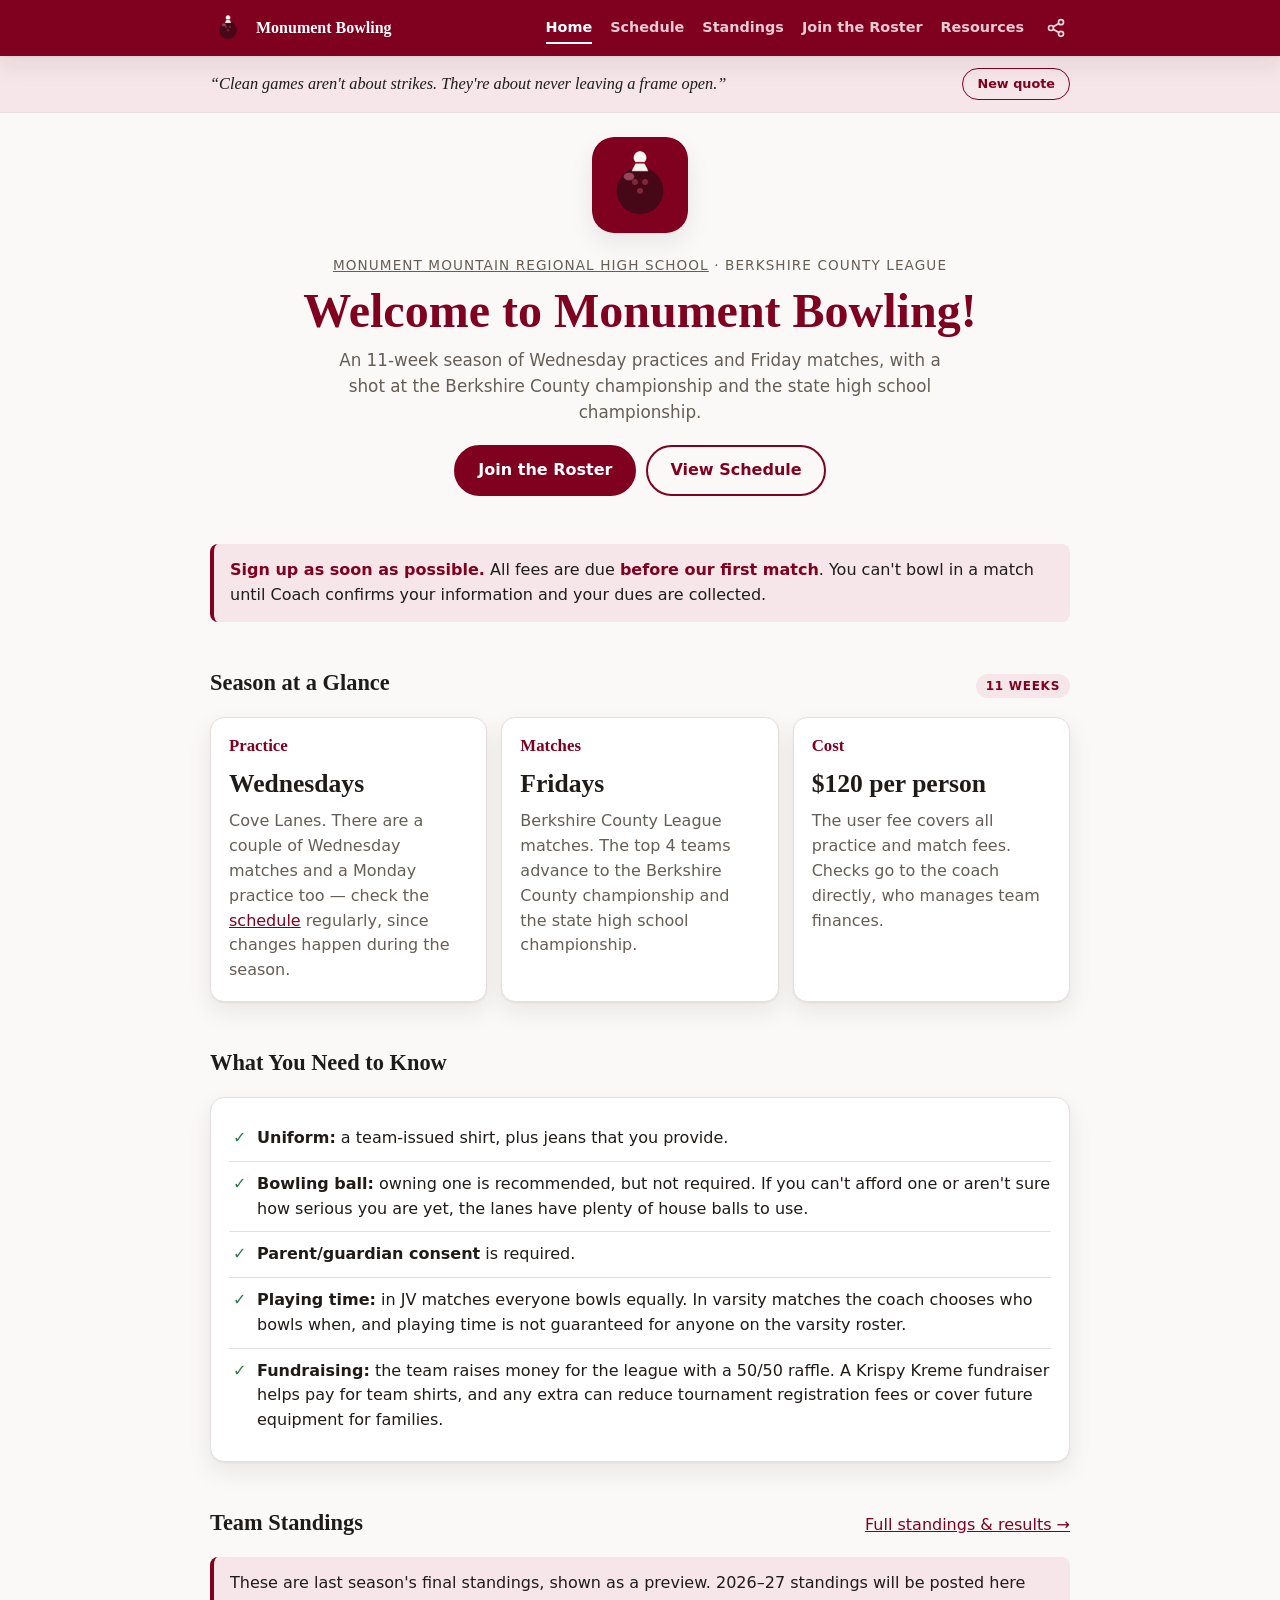
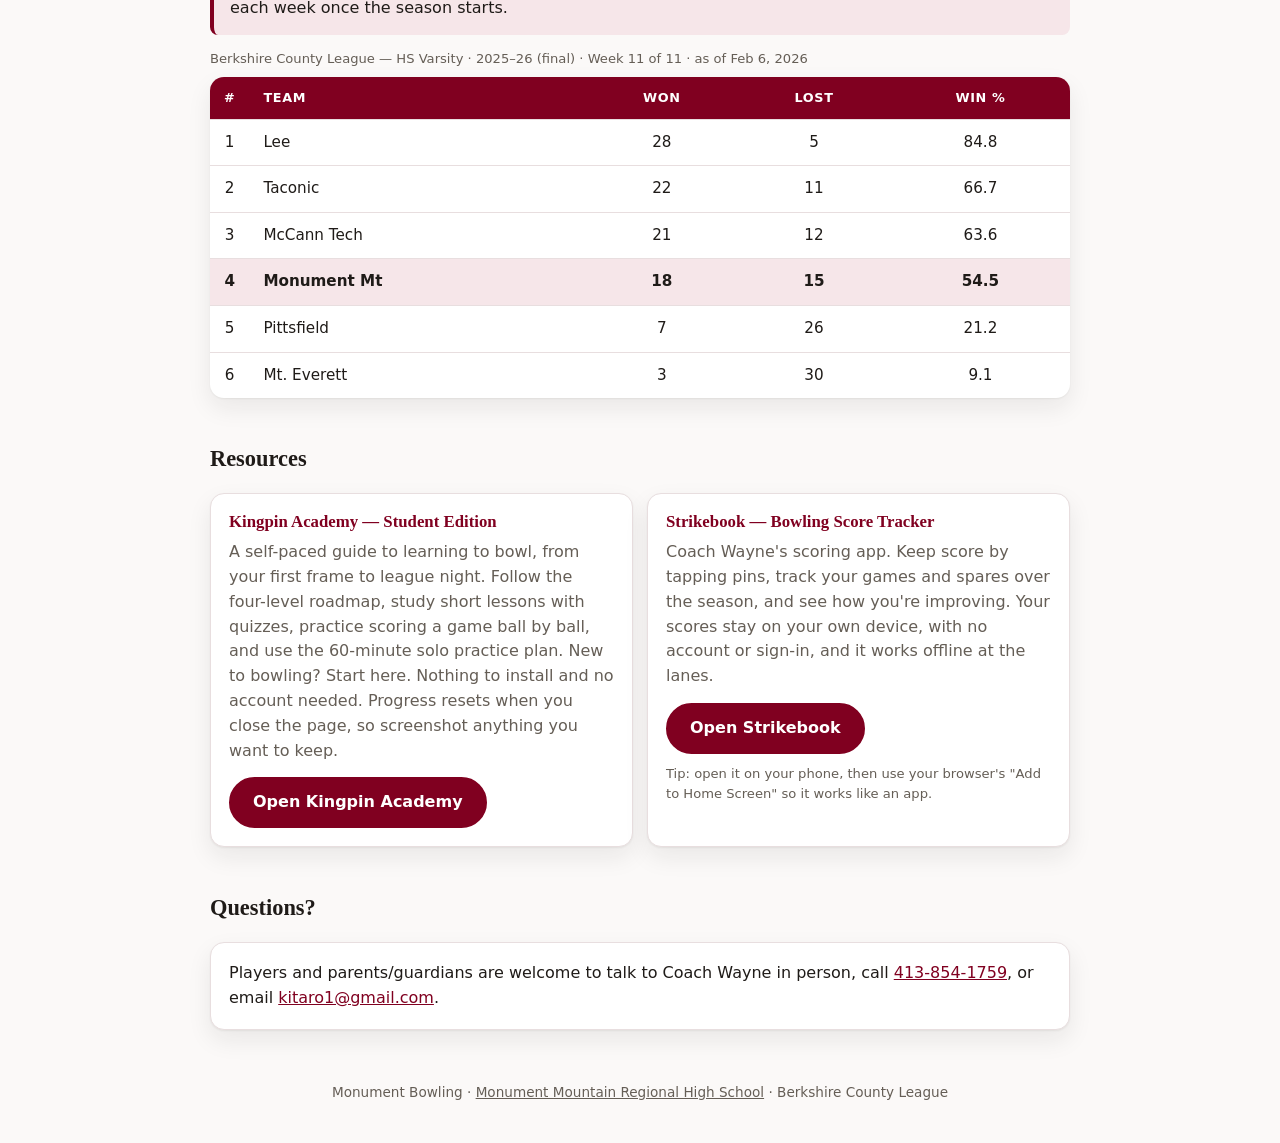
==== index.html @ a395b5d5 "Add team standings page and home section (team data only) Co-Authored-By: Claude Sonnet 5.5 <noreply" ====
<!doctype html>
<html lang="en">
<head>
<meta charset="utf-8">
<meta name="viewport" content="width=device-width, initial-scale=1">
<title>Monument Bowling — Monument Mountain Regional High School</title>
<meta name="description" content="Monument Mountain Regional High School bowling team: season info, schedule, costs, and roster sign-up.">
<link rel="stylesheet" href="assets/style.css?v=8">
<link rel="manifest" href="manifest.webmanifest">
<link rel="icon" href="assets/icons/favicon-32.png" sizes="32x32">
<link rel="apple-touch-icon" href="assets/icons/apple-touch-icon.png">
<meta name="theme-color" content="#800020">
<meta name="apple-mobile-web-app-capable" content="yes">
<meta name="apple-mobile-web-app-title" content="Monument Bowling">
</head>
<body>

<header class="site-nav">
  <div class="wrap">
    <a class="brand" href="index.html"><img src="assets/icons/icon-192.png" alt=""><span>Monument Bowling</span></a>
    <nav class="links">
      <a href="index.html" class="active">Home</a>
      <a href="schedule.html">Schedule</a>
      <a href="standings.html">Standings</a>
      <a href="join.html">Join the Roster</a>
      <a href="index.html#resources">Resources</a>
      <button type="button" class="share-btn" data-share data-share-title="Monument Bowling" data-share-text="Monument Mountain Regional High School bowling — schedule and sign-up." aria-label="Share this page"><svg viewBox="0 0 24 24" fill="none" stroke="currentColor" stroke-width="2" stroke-linecap="round" stroke-linejoin="round"><circle cx="18" cy="5" r="3"/><circle cx="6" cy="12" r="3"/><circle cx="18" cy="19" r="3"/><line x1="8.59" y1="13.51" x2="15.42" y2="17.49"/><line x1="15.41" y1="6.51" x2="8.59" y2="10.49"/></svg></button>
    </nav>
  </div>
</header>

<section class="hero wrap">
  <img class="crest" src="assets/icons/icon-512.png" alt="Monument Bowling logo">
  <div class="tagline"><a href="https://mmrhs.bhrsd.org/" target="_blank" rel="noopener" style="color:inherit;">Monument Mountain Regional High School</a> · Berkshire County League</div>
  <h1>Welcome to Monument Bowling!</h1>
  <p class="lead">An 11-week season of Wednesday practices and Friday matches, with a shot at the Berkshire County championship and the state high school championship.</p>
  <div class="cta-row">
    <a class="btn primary" href="join.html">Join the Roster</a>
    <a class="btn ghost" href="schedule.html">View Schedule</a>
  </div>
</section>

<section class="wrap">
  <div class="notice">
    <strong>Sign up as soon as possible.</strong> All fees are due <strong>before our first match</strong>. You can't bowl in a match until Coach confirms your information and your dues are collected.
  </div>
</section>

<section class="wrap">
  <div class="section-head"><h2>Season at a Glance</h2><span class="tag">11 weeks</span></div>
  <div class="grid">
    <div class="card">
      <h3>Practice</h3>
      <div class="big">Wednesdays</div>
      <p>Cove Lanes. There are a couple of Wednesday matches and a Monday practice too — check the <a href="schedule.html">schedule</a> regularly, since changes happen during the season.</p>
    </div>
    <div class="card">
      <h3>Matches</h3>
      <div class="big">Fridays</div>
      <p>Berkshire County League matches. The top 4 teams advance to the Berkshire County championship and the state high school championship.</p>
    </div>
    <div class="card">
      <h3>Cost</h3>
      <div class="big">$120 per person</div>
      <p>The user fee covers all practice and match fees. Checks go to the coach directly, who manages team finances.</p>
    </div>
  </div>
</section>

<section class="wrap">
  <div class="section-head"><h2>What You Need to Know</h2></div>
  <div class="card">
    <ul class="checklist">
      <li><strong>Uniform:</strong> a team-issued shirt, plus jeans that you provide.</li>
      <li><strong>Bowling ball:</strong> owning one is recommended, but not required. If you can't afford one or aren't sure how serious you are yet, the lanes have plenty of house balls to use.</li>
      <li><strong>Parent/guardian consent</strong> is required.</li>
      <li><strong>Playing time:</strong> in JV matches everyone bowls equally. In varsity matches the coach chooses who bowls when, and playing time is not guaranteed for anyone on the varsity roster.</li>
      <li><strong>Fundraising:</strong> the team raises money for the league with a 50/50 raffle. A Krispy Kreme fundraiser helps pay for team shirts, and any extra can reduce tournament registration fees or cover future equipment for families.</li>
    </ul>
  </div>
</section>

<section class="wrap" id="standings">
  <div class="section-head"><h2>Team Standings</h2><a href="standings.html">Full standings &amp; results &rarr;</a></div>
  <div data-standings data-compact></div>
</section>

<section class="wrap" id="resources">
  <div class="section-head"><h2>Resources</h2></div>
  <div class="grid">
    <div class="card">
      <h3>Kingpin Academy — Student Edition</h3>
      <p>A self-paced guide to learning to bowl, from your first frame to league night. Follow the four-level roadmap, study short lessons with quizzes, practice scoring a game ball by ball, and use the 60-minute solo practice plan. New to bowling? Start here. Nothing to install and no account needed. Progress resets when you close the page, so screenshot anything you want to keep.</p>
      <p style="margin-top:14px;"><a class="btn primary" href="https://cartoticus.github.io/KingpinAcademy/" target="_blank" rel="noopener">Open Kingpin Academy</a></p>
    </div>
    <div class="card">
      <h3>Strikebook — Bowling Score Tracker</h3>
      <p>Coach Wayne's scoring app. Keep score by tapping pins, track your games and spares over the season, and see how you're improving. Your scores stay on your own device, with no account or sign-in, and it works offline at the lanes.</p>
      <p style="margin-top:14px;"><a class="btn primary" href="https://cartoticus.github.io/strikebook/" target="_blank" rel="noopener">Open Strikebook</a></p>
      <p class="hint" style="margin-top:10px;">Tip: open it on your phone, then use your browser's "Add to Home Screen" so it works like an app.</p>
    </div>
  </div>
</section>

<section class="wrap">
  <div class="section-head"><h2>Questions?</h2></div>
  <div class="card">
    <p style="margin:0;color:var(--ink);">Players and parents/guardians are welcome to talk to Coach Wayne in person, call <a href="tel:+14138541759">413-854-1759</a>, or email <a href="mailto:kitaro1@gmail.com">kitaro1@gmail.com</a>.</p>
  </div>
</section>

<footer class="site-footer">Monument Bowling · <a href="https://mmrhs.bhrsd.org/" target="_blank" rel="noopener">Monument Mountain Regional High School</a> · Berkshire County League</footer>

<script>
  if ('serviceWorker' in navigator) {
    window.addEventListener('load', function () { navigator.serviceWorker.register('sw.js').catch(function () {}); });
  }
</script>
<script src="assets/standings.js"></script>
<script src="assets/standings-view.js" defer></script>
<script src="assets/share.js" defer></script>
<script src="assets/quote.js" defer></script>
</body>
</html>
---- assets/style.css ----
/* Monument Bowling — shared site styles (no external dependencies) */

:root {
  --bg: #FBF9F8;
  --card: #FFFFFF;
  --red: #800020;
  --red-2: #5E0017;
  --red-tint: #F6E6E9;
  --ink: #1F1B18;
  --ink-soft: #655E56;
  --line: #E8DEDF;
  --good: #2F7A4B;
  --bad: #B3321F;
  --nav: #800020;
  --shadow: 0 1px 2px rgba(31,27,24,.06), 0 10px 24px rgba(31,27,24,.08);
}
@media (prefers-color-scheme: dark) {
  :root {
    --bg: #151112;
    --card: #211A1C;
    --red: #E0687F;
    --red-2: #C44B63;
    --red-tint: #3A1A21;
    --ink: #F1EBE2;
    --ink-soft: #B3AA9D;
    --line: #3C3135;
    --good: #6CC08A;
    --bad: #F08A78;
    --nav: #5E0017;
    --shadow: 0 1px 2px rgba(0,0,0,.4), 0 12px 28px rgba(0,0,0,.45);
  }
}

* { box-sizing: border-box; }
html, body { margin: 0; padding: 0; }
body {
  background: var(--bg);
  color: var(--ink);
  font-family: system-ui, -apple-system, "Segoe UI", Roboto, sans-serif;
  line-height: 1.55;
}
img { max-width: 100%; }
h1, h2, h3 { font-family: Georgia, "Times New Roman", serif; margin: 0 0 8px; line-height: 1.2; text-wrap: balance; }
h1 { font-size: clamp(2rem, 6vw, 3rem); color: var(--red); }
h2 { font-size: 1.4rem; }
h3 { font-size: 1.05rem; }
a { color: var(--red); }
.wrap { max-width: 900px; margin-inline: auto; padding-inline: 20px; }
section.wrap { padding-block: 24px; }

/* Nav */
header.site-nav { background: var(--nav); color: #fff; position: sticky; top: 0; z-index: 10; box-shadow: var(--shadow); }
header.site-nav .wrap { display: flex; align-items: center; justify-content: space-between; gap: 16px; padding-block: 10px; flex-wrap: wrap; }
.brand { display: flex; align-items: center; gap: 10px; text-decoration: none; color: #fff; font-family: Georgia, serif; font-weight: 700; }
.brand img { width: 36px; height: 36px; border-radius: 8px; }
nav.links { display: flex; align-items: center; gap: 8px 18px; flex-wrap: wrap; }
nav.links a { color: #fff; text-decoration: none; font-size: .9rem; font-weight: 600; opacity: .8; padding-block: 4px; border-bottom: 2px solid transparent; }
nav.links a:hover, nav.links a.active { opacity: 1; border-bottom-color: #fff; }
.share-btn { background: none; border: 0; color: #fff; cursor: pointer; padding: 4px; opacity: .85; }
.share-btn:hover { opacity: 1; }
.share-btn svg { width: 20px; height: 20px; display: block; }

/* Hero */
.hero { text-align: center; padding-block: 44px 16px; }
.hero img.crest { width: 96px; height: 96px; border-radius: 22px; box-shadow: var(--shadow); }
.tagline { color: var(--ink-soft); font-size: .85rem; letter-spacing: .08em; text-transform: uppercase; margin: 14px 0 6px; }
.lead { color: var(--ink-soft); max-width: 60ch; margin: 8px auto 20px; font-size: 1.05rem; }

/* Buttons */
.cta-row { display: flex; gap: 10px; justify-content: center; flex-wrap: wrap; }
.btn { display: inline-block; font: inherit; font-weight: 700; text-decoration: none; padding: 11px 22px; border-radius: 999px; border: 2px solid var(--red); cursor: pointer; }
.btn.primary { background: var(--red); color: #fff; }
.btn.primary:hover { background: var(--red-2); border-color: var(--red-2); }
.btn.ghost { background: transparent; color: var(--red); }
.btn.ghost:hover { background: var(--red-tint); }

/* Cards */
.grid { display: grid; gap: 14px; grid-template-columns: repeat(auto-fit, minmax(240px, 1fr)); }
.card { background: var(--card); border: 1px solid var(--line); border-radius: 14px; padding: 18px; box-shadow: var(--shadow); }
.card h3 { color: var(--red); }
.card p { margin: 6px 0 0; color: var(--ink-soft); }
.card .big { font-family: Georgia, serif; font-size: 1.6rem; font-weight: 700; color: var(--ink); }

.section-head { display: flex; align-items: baseline; justify-content: space-between; gap: 12px; margin-bottom: 12px; flex-wrap: wrap; }
.tag { font-size: .75rem; font-weight: 700; letter-spacing: .06em; text-transform: uppercase; background: var(--red-tint); color: var(--red); padding: 3px 10px; border-radius: 999px; }

ul.checklist { list-style: none; padding: 0; margin: 0; }
ul.checklist li { padding: 10px 0 10px 28px; border-bottom: 1px solid var(--line); position: relative; }
ul.checklist li:last-child { border-bottom: 0; }
ul.checklist li::before { content: "✓"; position: absolute; left: 4px; color: var(--good); font-weight: 700; }

.notice { background: var(--red-tint); border-left: 4px solid var(--red); padding: 14px 16px; border-radius: 8px; }
.notice strong { color: var(--red); }

/* Schedule */
table.schedule { width: 100%; border-collapse: collapse; background: var(--card); border-radius: 14px; overflow: hidden; box-shadow: var(--shadow); }
table.schedule th, table.schedule td { padding: 11px 14px; text-align: left; border-bottom: 1px solid var(--line); font-size: .95rem; }
table.schedule th { background: var(--nav); color: #fff; font-size: .8rem; letter-spacing: .05em; text-transform: uppercase; }
table.schedule tr:last-child td { border-bottom: 0; }
table.schedule tr.past { opacity: .5; }
table.schedule tr.next td { background: var(--red-tint); font-weight: 600; }
.kind { display: inline-block; font-size: .72rem; font-weight: 700; padding: 2px 8px; border-radius: 999px; text-transform: uppercase; letter-spacing: .04em; }
.kind.practice { background: #E7EEF7; color: #24476F; }
.kind.match { background: var(--red-tint); color: var(--red); }
.kind.event { background: #EAF3EA; color: #2F6B3F; }
@media (prefers-color-scheme: dark) {
  .kind.practice { background: #1E2B3B; color: #9DC0E8; }
  .kind.event { background: #1F3223; color: #8FD3A0; }
}
@media (max-width: 560px) {
  table.schedule:not(.standings):not(.results) th:nth-child(4), table.schedule:not(.standings):not(.results) td:nth-child(4) { display: none; }
  table.standings .opt { display: none; }
}

/* Form */
.join-form { background: var(--card); border: 1px solid var(--line); border-radius: 14px; padding: 22px; box-shadow: var(--shadow); max-width: 640px; }
.join-form fieldset { border: 0; padding: 0; margin: 0 0 18px; }
.join-form legend { font-family: Georgia, serif; font-weight: 700; color: var(--red); margin-bottom: 8px; padding: 0; }
.field { margin-bottom: 14px; }
.field label { display: block; font-weight: 600; margin-bottom: 4px; }
.field input[type=text], .field input[type=email], .field input[type=tel], .field select, .field textarea {
  width: 100%; font: inherit; padding: 10px 12px; border: 1.5px solid var(--line); border-radius: 8px; background: var(--bg); color: var(--ink);
}
.field input:focus, .field select:focus, .field textarea:focus { outline: 2px solid var(--red); border-color: var(--red); }
.hint { display: block; font-size: .82rem; color: var(--ink-soft); margin-top: 3px; }
.check { display: flex; gap: 10px; align-items: flex-start; margin-bottom: 12px; }
.check input { margin-top: 5px; width: 18px; height: 18px; flex: none; accent-color: var(--red); }
.row-2 { display: grid; gap: 14px; grid-template-columns: 1fr 1fr; }
@media (max-width: 520px) { .row-2 { grid-template-columns: 1fr; } }
.submit-row { display: flex; align-items: center; gap: 14px; flex-wrap: wrap; }
#form-status.ok { color: var(--good); font-weight: 600; }
#form-status.err { color: var(--bad); font-weight: 600; }
.hp { position: absolute; left: -9999px; }

footer.site-footer { text-align: center; color: var(--ink-soft); font-size: .85rem; padding: 28px 20px 40px; }

.share-toast { position: fixed; left: 50%; bottom: 28px; transform: translate(-50%, 20px); background: var(--nav); color: #fff; padding: 10px 18px; border-radius: 999px; opacity: 0; transition: all .25s; z-index: 50; }
.share-toast.show { opacity: 1; transform: translate(-50%, 0); }

footer.site-footer a { color: var(--ink-soft); }

/* Quote banner */
.quote-banner { background: var(--red-tint); border-bottom: 1px solid var(--line); }
.quote-inner { display: flex; align-items: center; justify-content: space-between; gap: 16px; padding-block: 12px; }
.quote-text { margin: 0; font-family: Georgia, "Times New Roman", serif; font-style: italic; color: var(--ink); font-size: 1.02rem; line-height: 1.4; }
.quote-btn { flex: none; font: inherit; font-size: .8rem; font-weight: 700; color: var(--red); background: transparent; border: 1.5px solid var(--red); border-radius: 999px; padding: 5px 14px; cursor: pointer; }
.quote-btn:hover { background: var(--card); }
@media (max-width: 520px) { .quote-inner { flex-direction: column; align-items: flex-start; gap: 8px; } }

/* Standings */
table.standings td:not(:nth-child(2)), table.standings th:not(:nth-child(2)) { text-align: center; }
table.standings td:first-child, table.standings th:first-child { width: 2.5em; }
table.results td:not(:first-child), table.results th:not(:first-child) { text-align: center; white-space: nowrap; }
.standings-more { margin-top: 12px; }
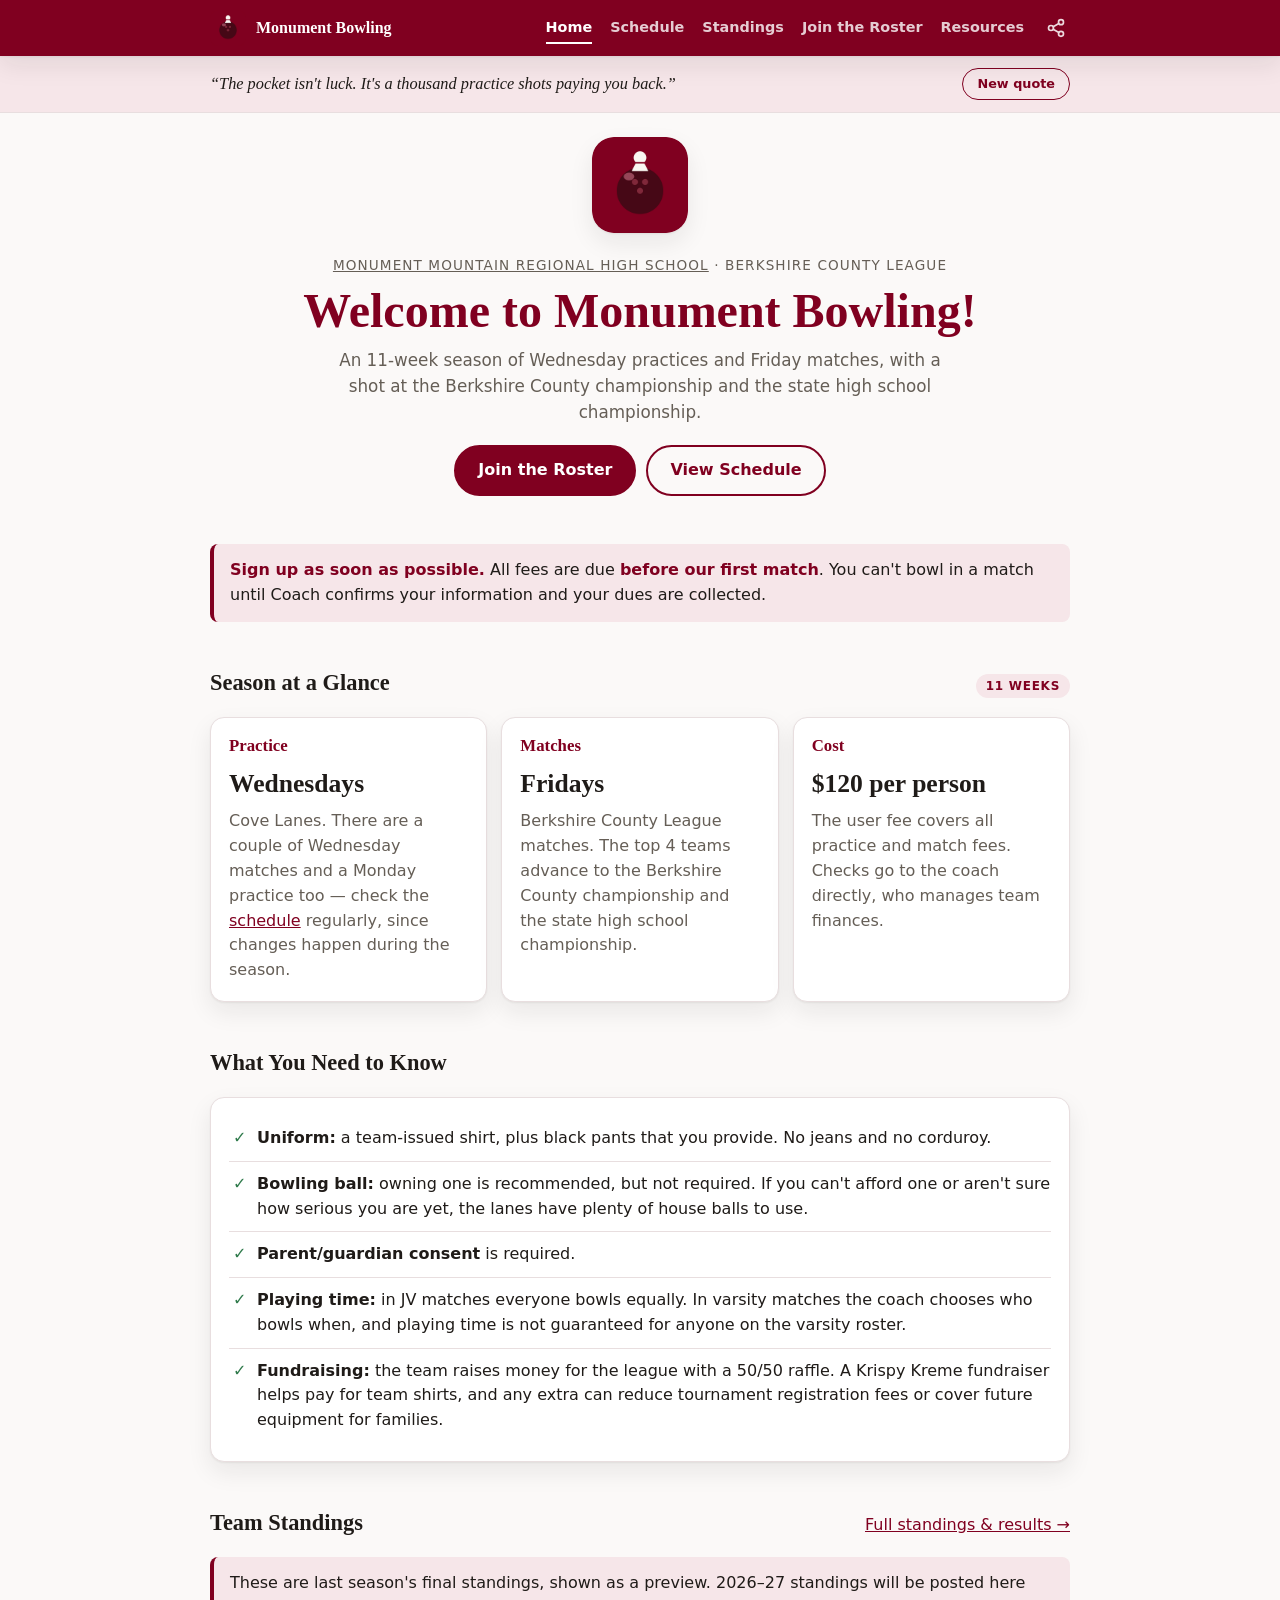
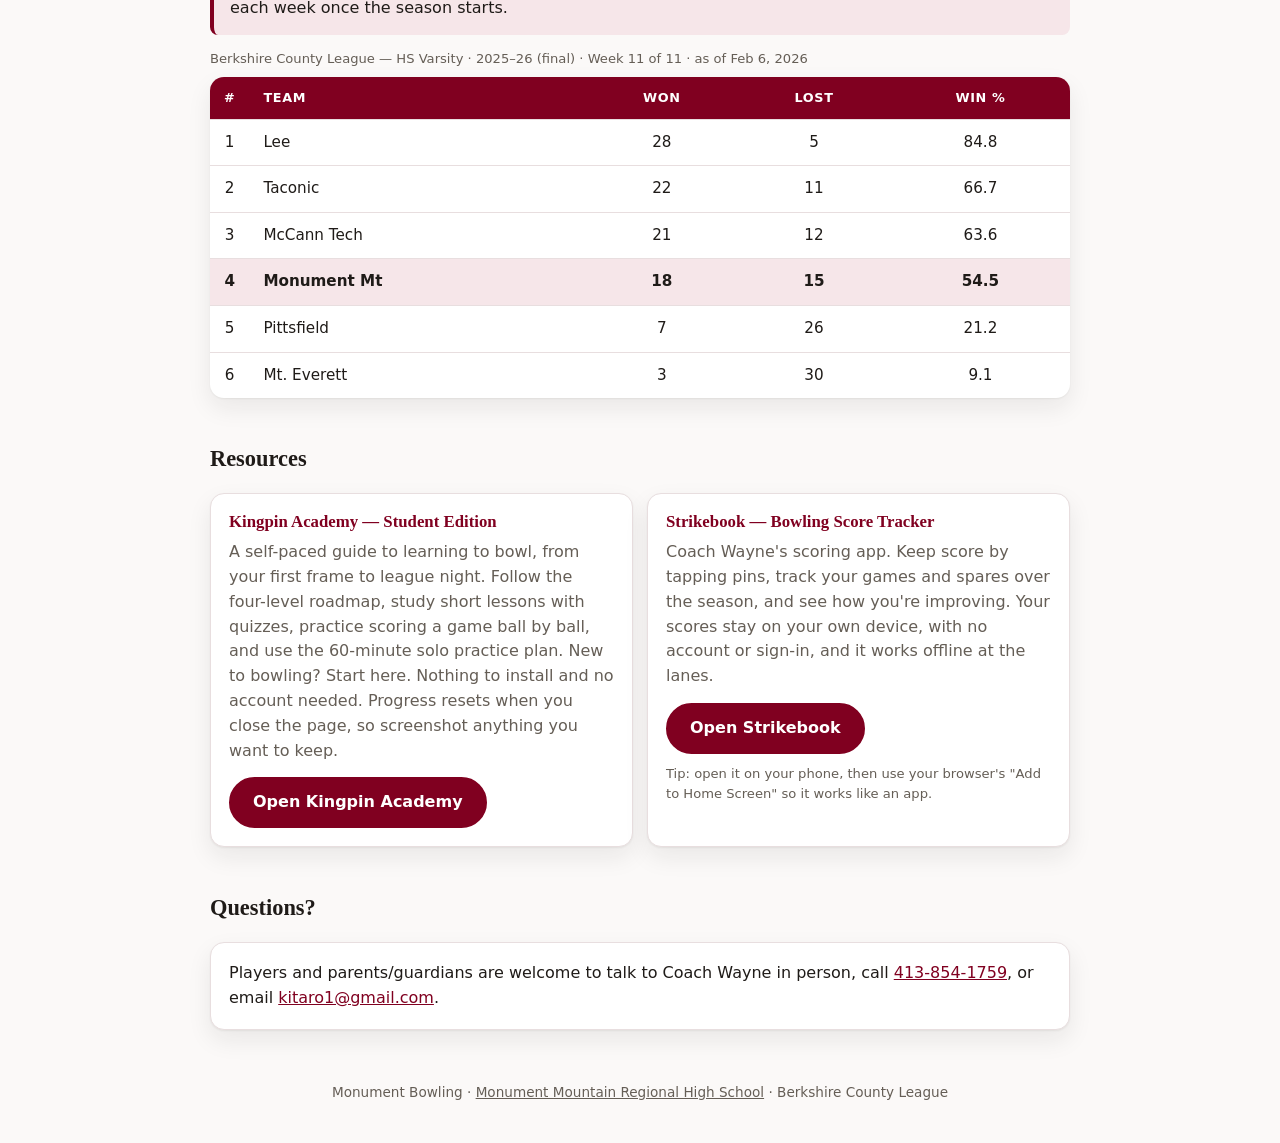
==== commit b2b30c38: "Update uniform: black pants, no jeans or corduroy Co-Authored-By: Claude Sonnet 5.5 <noreply@anthrop" ====
--- a/index.html
+++ b/index.html
@@ -71,7 +71,7 @@
   <div class="section-head"><h2>What You Need to Know</h2></div>
   <div class="card">
     <ul class="checklist">
-      <li><strong>Uniform:</strong> a team-issued shirt, plus jeans that you provide.</li>
+      <li><strong>Uniform:</strong> a team-issued shirt, plus black pants that you provide. No jeans and no corduroy.</li>
       <li><strong>Bowling ball:</strong> owning one is recommended, but not required. If you can't afford one or aren't sure how serious you are yet, the lanes have plenty of house balls to use.</li>
       <li><strong>Parent/guardian consent</strong> is required.</li>
       <li><strong>Playing time:</strong> in JV matches everyone bowls equally. In varsity matches the coach chooses who bowls when, and playing time is not guaranteed for anyone on the varsity roster.</li>
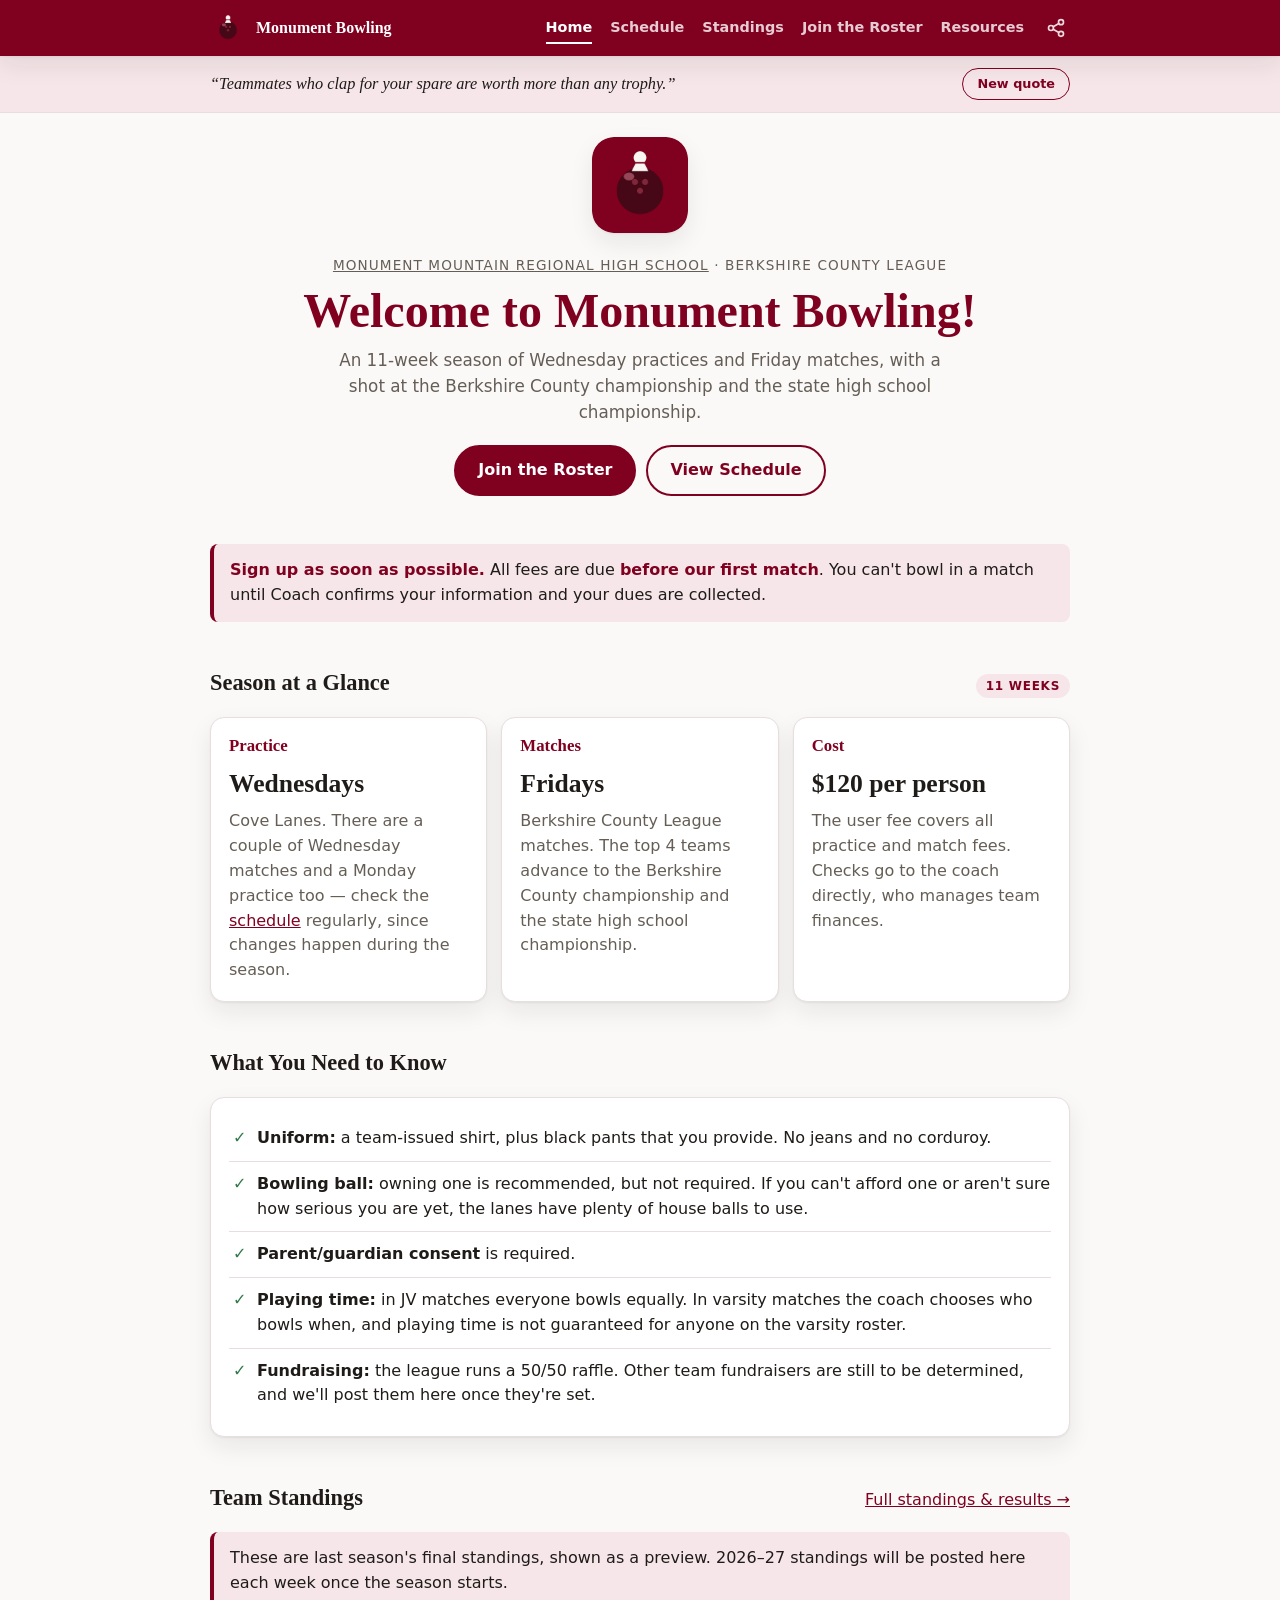
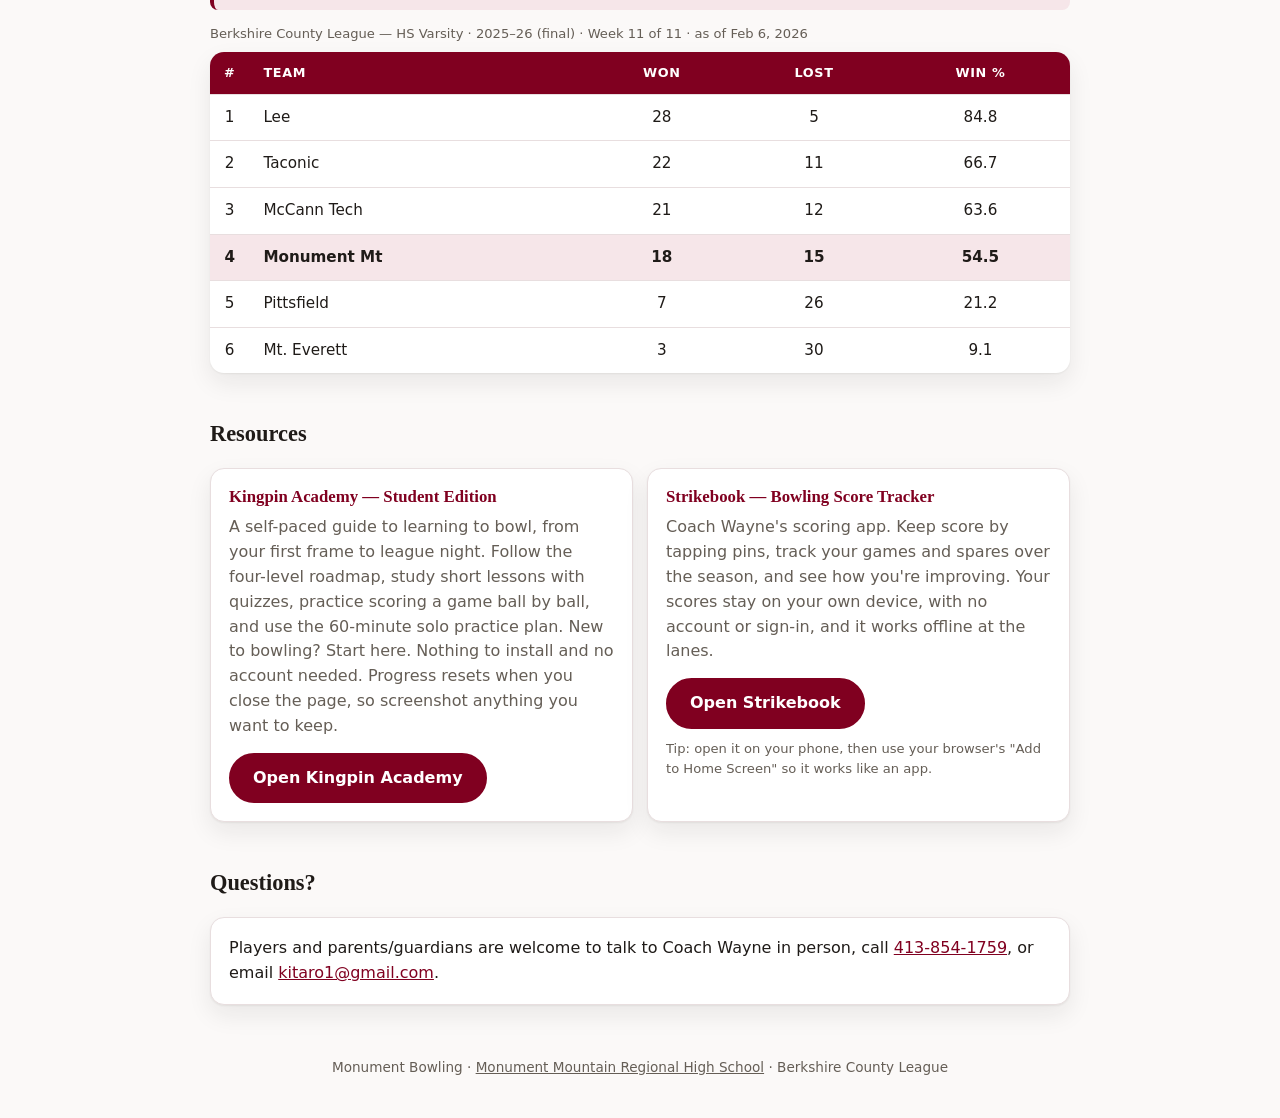
==== commit ac1e657b: "Update fundraising: league 50/50 raffle, other fundraisers TBD Co-Authored-By: Claude Sonnet 5.5 <no" ====
--- a/index.html
+++ b/index.html
@@ -75,7 +75,7 @@
       <li><strong>Bowling ball:</strong> owning one is recommended, but not required. If you can't afford one or aren't sure how serious you are yet, the lanes have plenty of house balls to use.</li>
       <li><strong>Parent/guardian consent</strong> is required.</li>
       <li><strong>Playing time:</strong> in JV matches everyone bowls equally. In varsity matches the coach chooses who bowls when, and playing time is not guaranteed for anyone on the varsity roster.</li>
-      <li><strong>Fundraising:</strong> the team raises money for the league with a 50/50 raffle. A Krispy Kreme fundraiser helps pay for team shirts, and any extra can reduce tournament registration fees or cover future equipment for families.</li>
+      <li><strong>Fundraising:</strong> the league runs a 50/50 raffle. Other team fundraisers are still to be determined, and we'll post them here once they're set.</li>
     </ul>
   </div>
 </section>
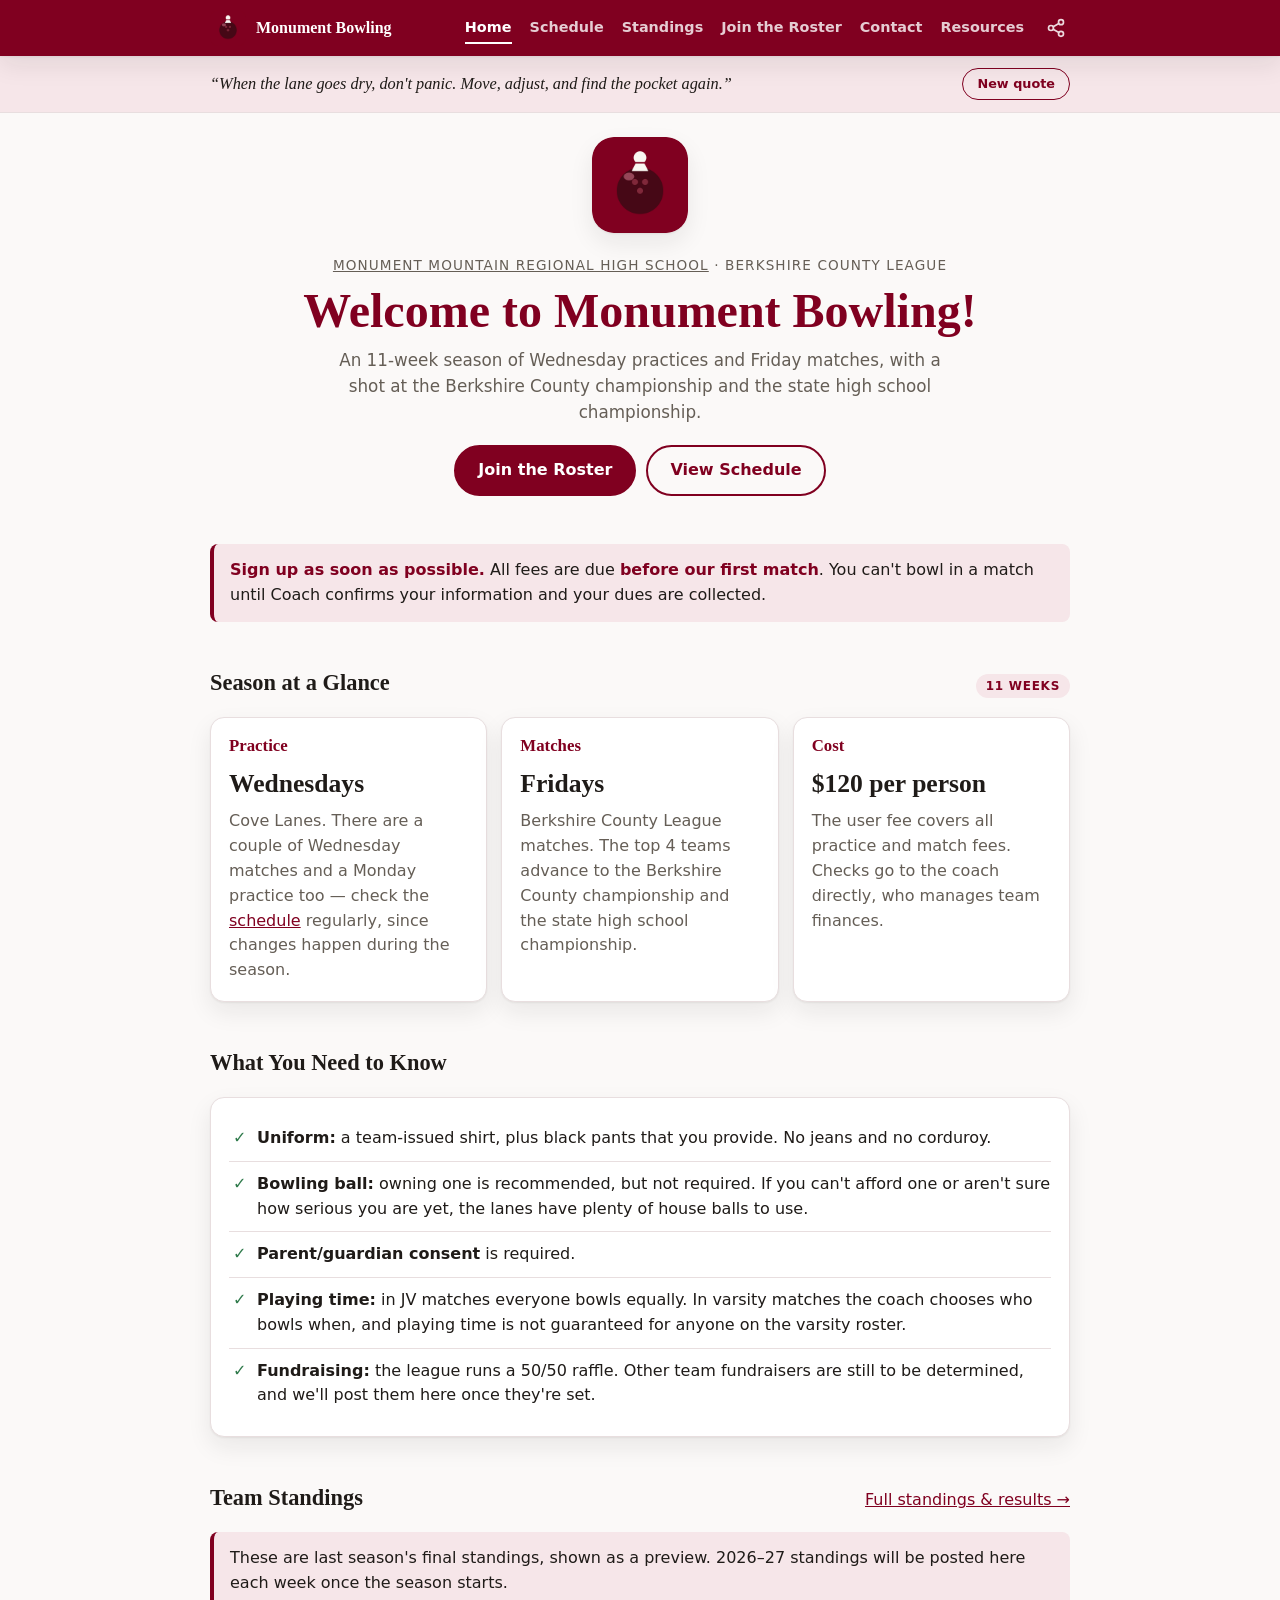
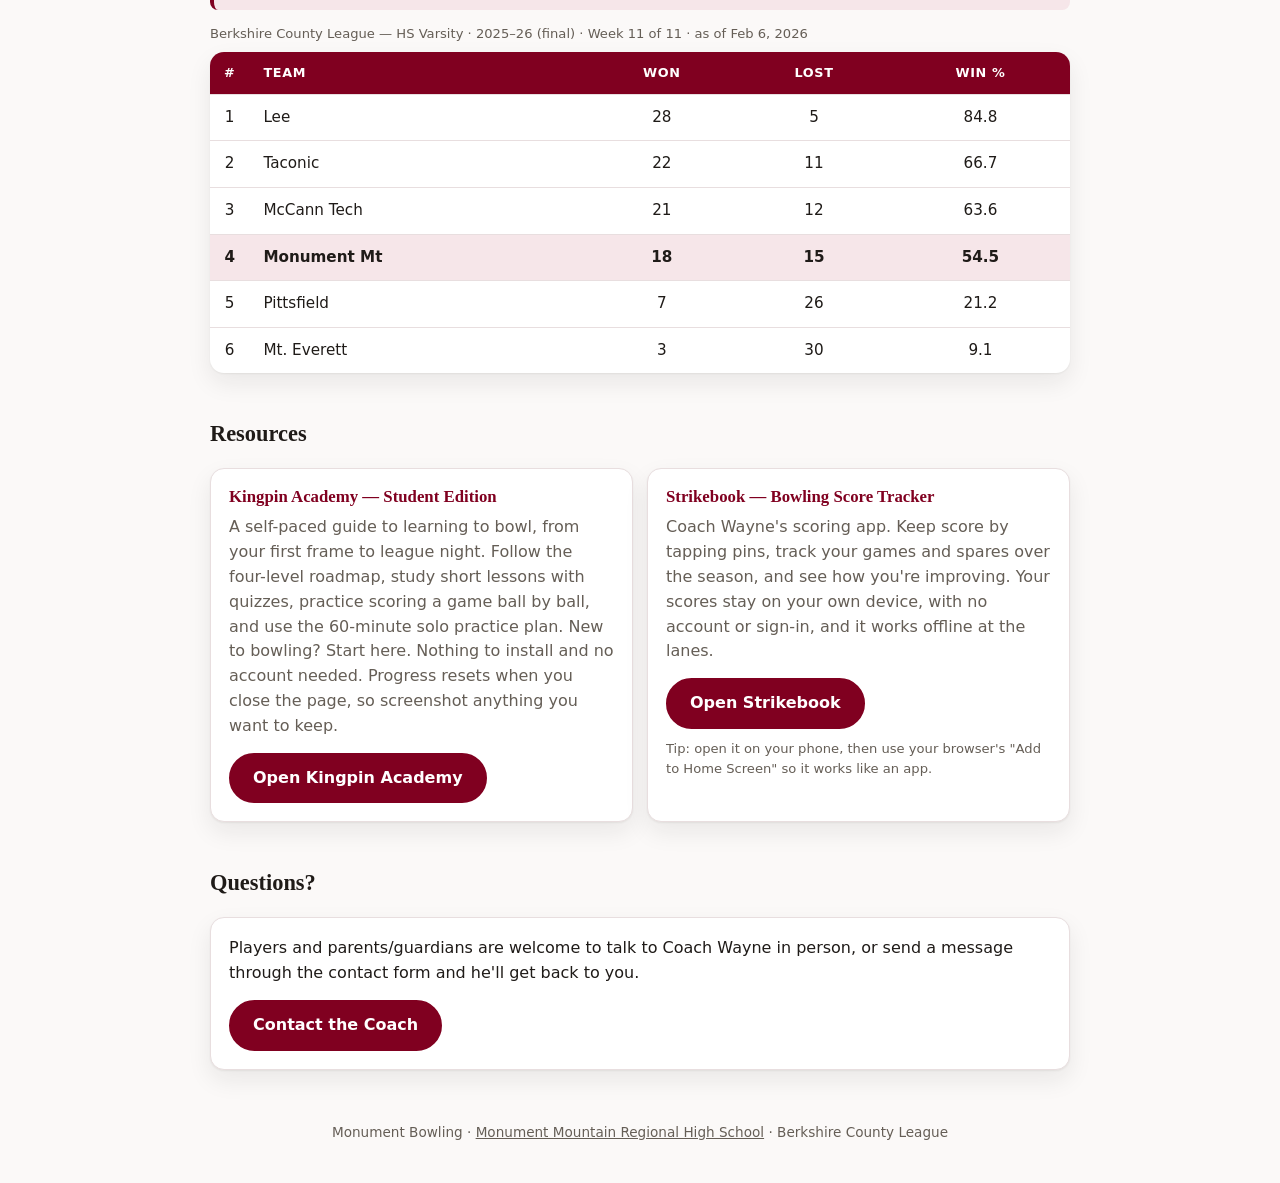
==== commit eec4b61e: "Remove phone/email from site; add Contact the Coach form Co-Authored-By: Claude Sonnet 5.5 <noreply@" ====
--- a/index.html
+++ b/index.html
@@ -5,7 +5,7 @@
 <meta name="viewport" content="width=device-width, initial-scale=1">
 <title>Monument Bowling — Monument Mountain Regional High School</title>
 <meta name="description" content="Monument Mountain Regional High School bowling team: season info, schedule, costs, and roster sign-up.">
-<link rel="stylesheet" href="assets/style.css?v=8">
+<link rel="stylesheet" href="assets/style.css?v=9">
 <link rel="manifest" href="manifest.webmanifest">
 <link rel="icon" href="assets/icons/favicon-32.png" sizes="32x32">
 <link rel="apple-touch-icon" href="assets/icons/apple-touch-icon.png">
@@ -23,6 +23,7 @@
       <a href="schedule.html">Schedule</a>
       <a href="standings.html">Standings</a>
       <a href="join.html">Join the Roster</a>
+      <a href="contact.html">Contact</a>
       <a href="index.html#resources">Resources</a>
       <button type="button" class="share-btn" data-share data-share-title="Monument Bowling" data-share-text="Monument Mountain Regional High School bowling — schedule and sign-up." aria-label="Share this page"><svg viewBox="0 0 24 24" fill="none" stroke="currentColor" stroke-width="2" stroke-linecap="round" stroke-linejoin="round"><circle cx="18" cy="5" r="3"/><circle cx="6" cy="12" r="3"/><circle cx="18" cy="19" r="3"/><line x1="8.59" y1="13.51" x2="15.42" y2="17.49"/><line x1="15.41" y1="6.51" x2="8.59" y2="10.49"/></svg></button>
     </nav>
@@ -105,7 +106,8 @@
 <section class="wrap">
   <div class="section-head"><h2>Questions?</h2></div>
   <div class="card">
-    <p style="margin:0;color:var(--ink);">Players and parents/guardians are welcome to talk to Coach Wayne in person, call <a href="tel:+14138541759">413-854-1759</a>, or email <a href="mailto:kitaro1@gmail.com">kitaro1@gmail.com</a>.</p>
+    <p style="margin:0 0 14px;color:var(--ink);">Players and parents/guardians are welcome to talk to Coach Wayne in person, or send a message through the contact form and he'll get back to you.</p>
+    <a class="btn primary" href="contact.html">Contact the Coach</a>
   </div>
 </section>
 
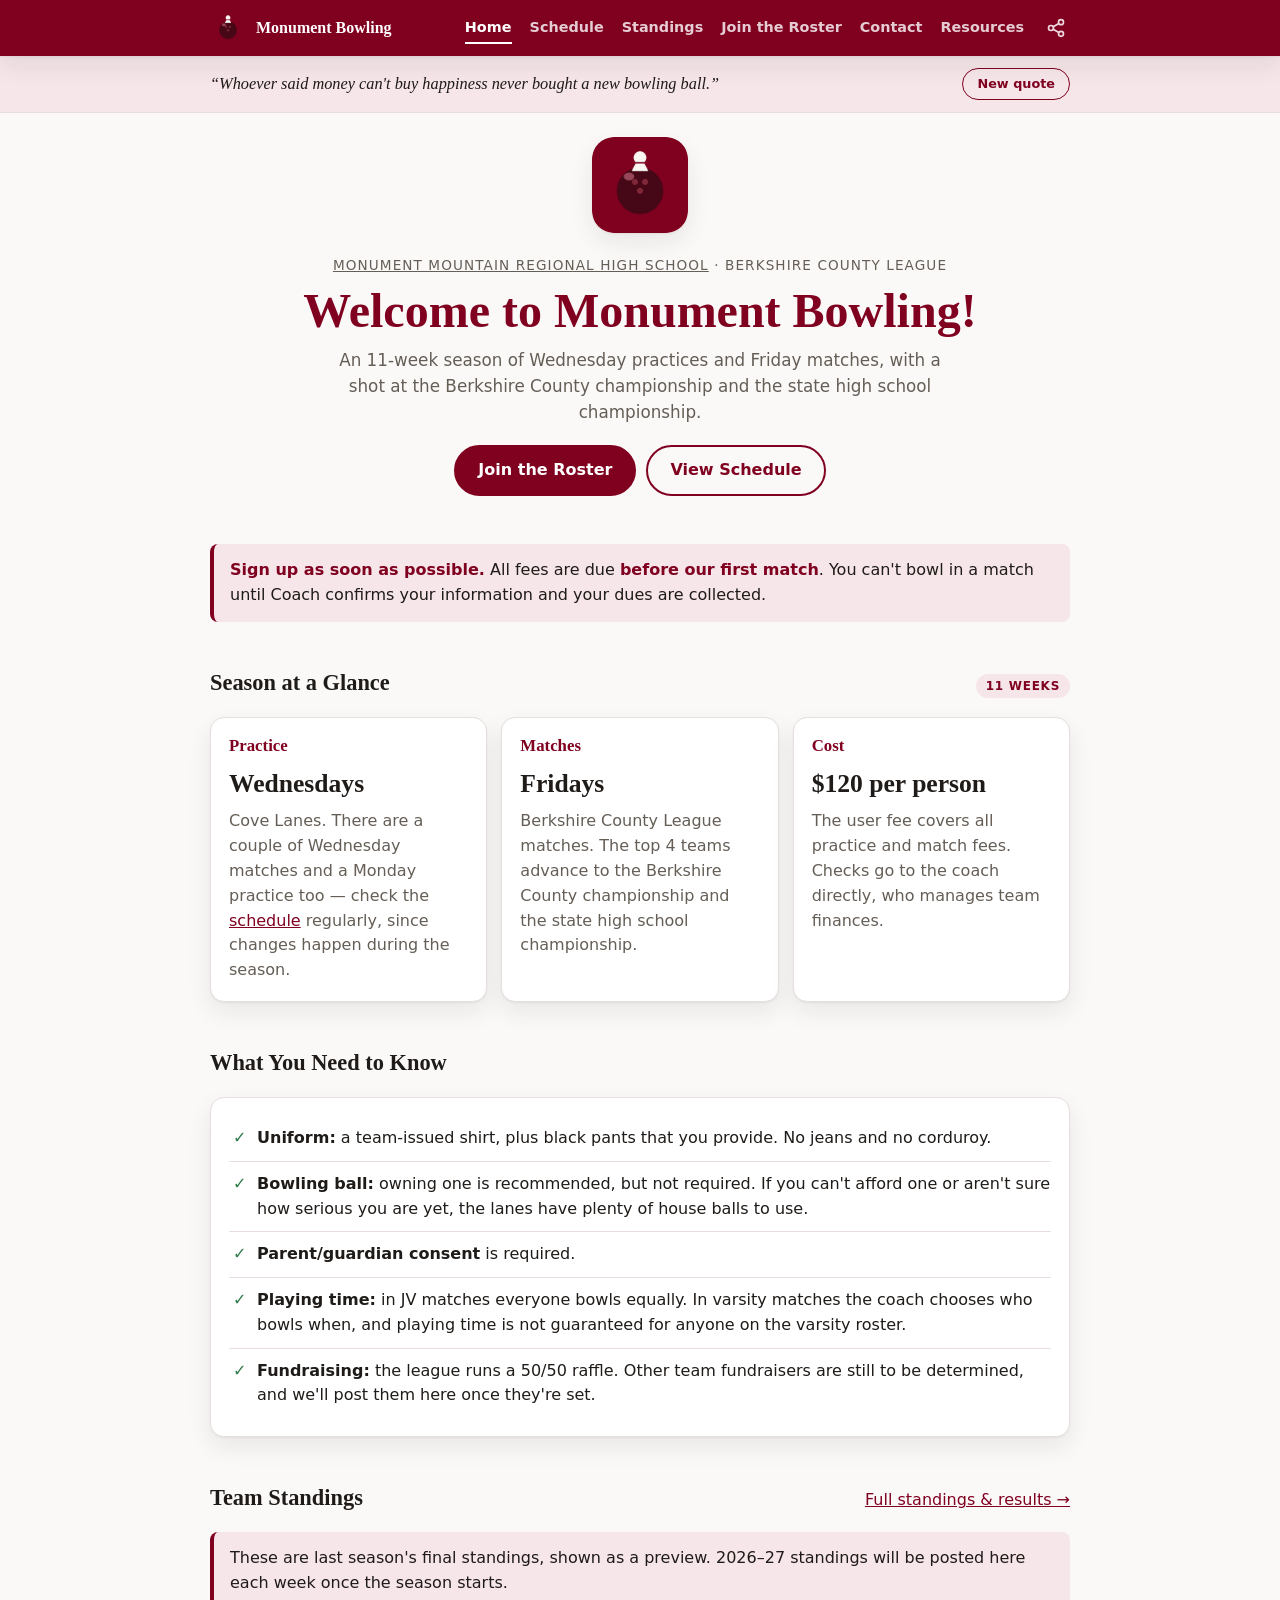
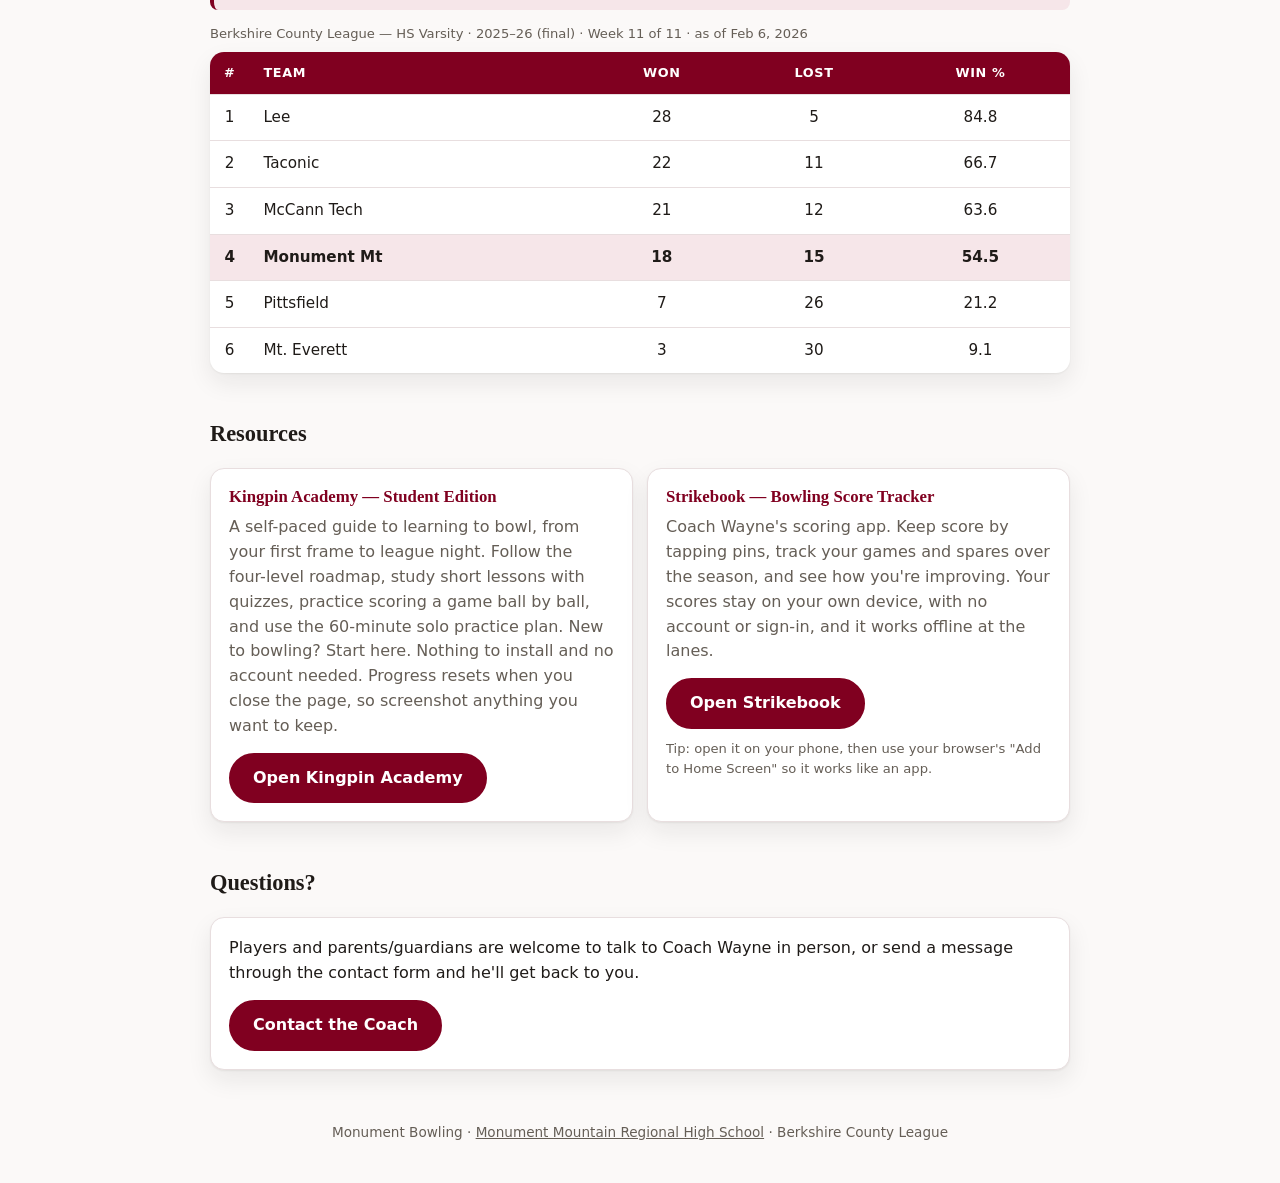
==== commit 81381475: "Schedule: add weekly points won/lost column and season points total Co-Authored-By: Claude Sonnet 5." ====
--- a/index.html
+++ b/index.html
@@ -5,7 +5,7 @@
 <meta name="viewport" content="width=device-width, initial-scale=1">
 <title>Monument Bowling — Monument Mountain Regional High School</title>
 <meta name="description" content="Monument Mountain Regional High School bowling team: season info, schedule, costs, and roster sign-up.">
-<link rel="stylesheet" href="assets/style.css?v=9">
+<link rel="stylesheet" href="assets/style.css?v=10">
 <link rel="manifest" href="manifest.webmanifest">
 <link rel="icon" href="assets/icons/favicon-32.png" sizes="32x32">
 <link rel="apple-touch-icon" href="assets/icons/apple-touch-icon.png">
--- a/assets/style.css
+++ b/assets/style.css
@@ -108,7 +108,7 @@
   .kind.event { background: #1F3223; color: #8FD3A0; }
 }
 @media (max-width: 560px) {
-  table.schedule:not(.standings):not(.results) th:nth-child(4), table.schedule:not(.standings):not(.results) td:nth-child(4) { display: none; }
+  table.schedule:not(.standings):not(.results) th:nth-child(5), table.schedule:not(.standings):not(.results) td:nth-child(5) { display: none; }
   table.standings .opt { display: none; }
 }
 
@@ -152,3 +152,15 @@
 table.standings td:first-child, table.standings th:first-child { width: 2.5em; }
 table.results td:not(:first-child), table.results th:not(:first-child) { text-align: center; white-space: nowrap; }
 .standings-more { margin-top: 12px; }
+
+/* Schedule results */
+.season-points { margin: 0 0 14px; font-size: 1.05rem; }
+td.pts { white-space: nowrap; }
+.res { display: inline-block; min-width: 1.6em; text-align: center; font-size: .72rem; font-weight: 700; padding: 2px 6px; border-radius: 999px; margin-right: 4px; }
+.res-W { background: #E1F1E6; color: #1F6A3A; }
+.res-L { background: var(--red-tint); color: var(--red); }
+.res-T { background: #EEE9DD; color: #6B5F3F; }
+@media (prefers-color-scheme: dark) {
+  .res-W { background: #1F3223; color: #8FD3A0; }
+  .res-T { background: #34302A; color: #CFC3A0; }
+}
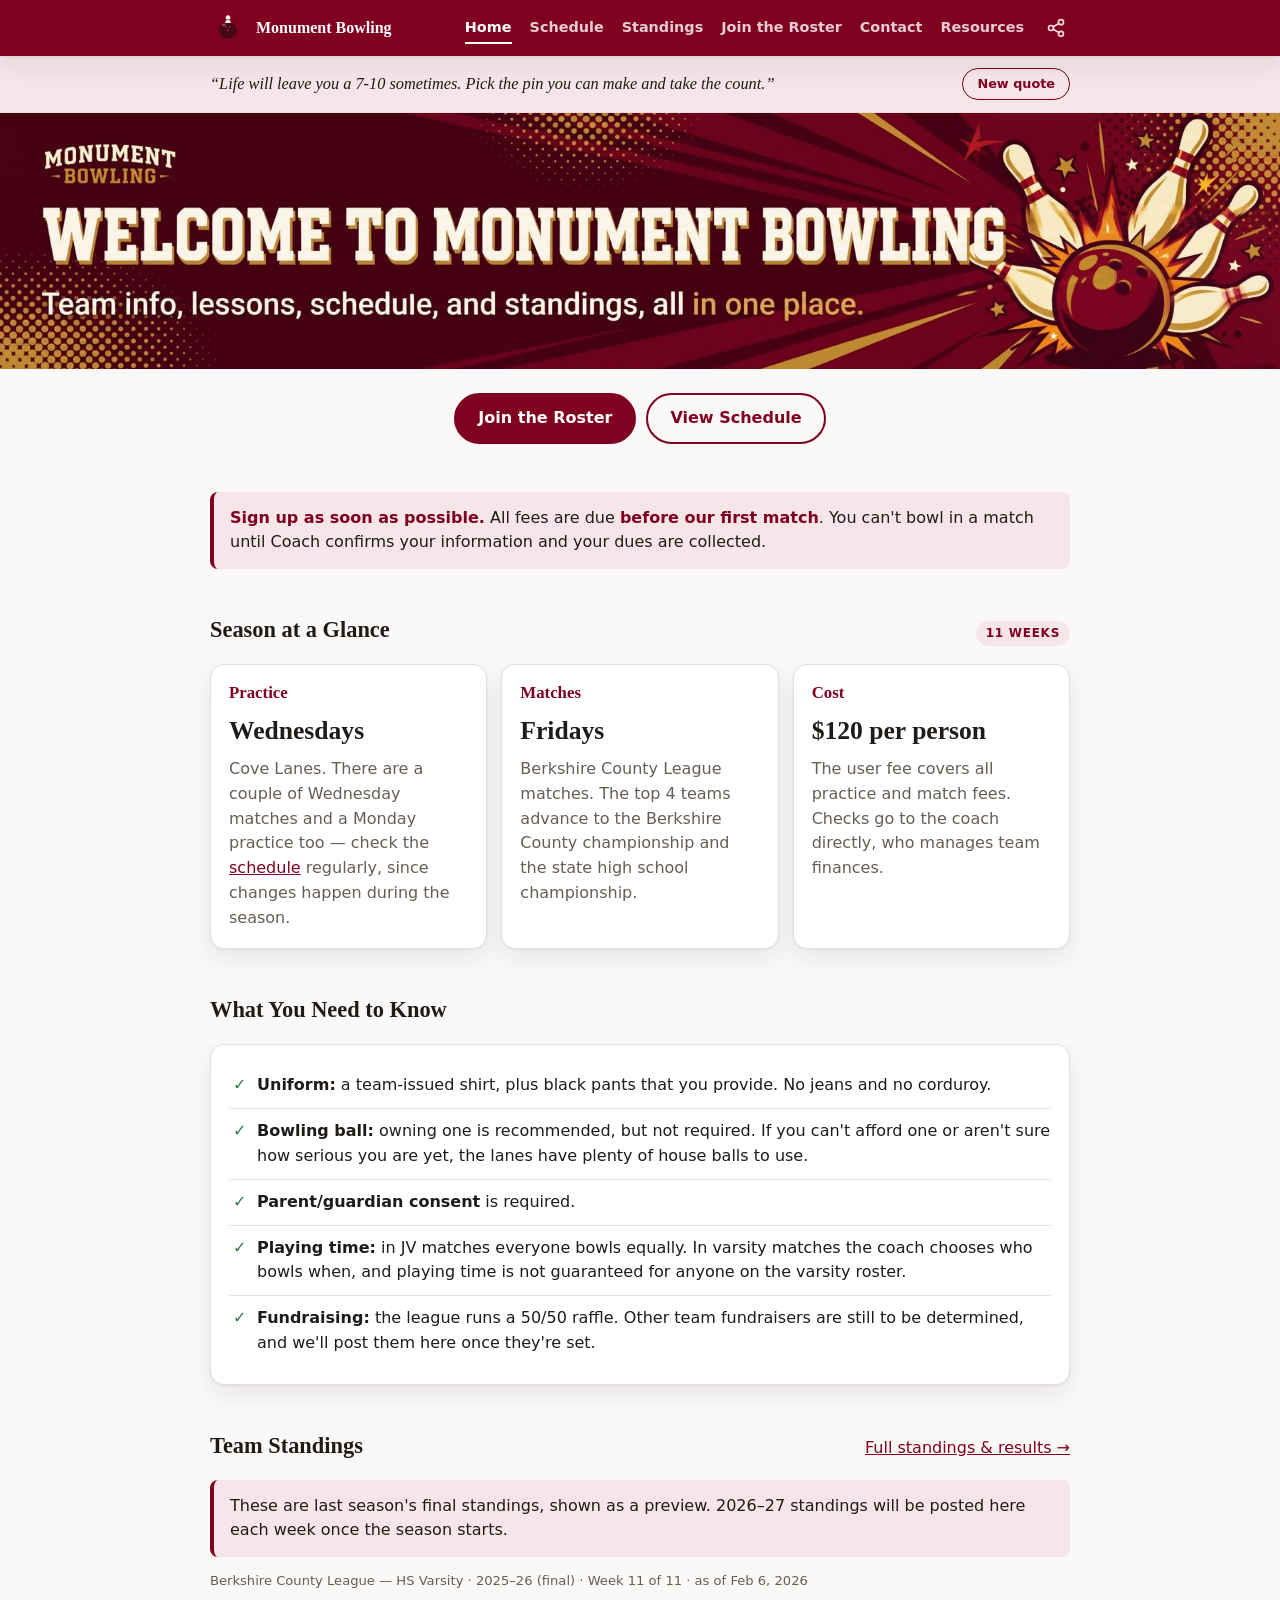
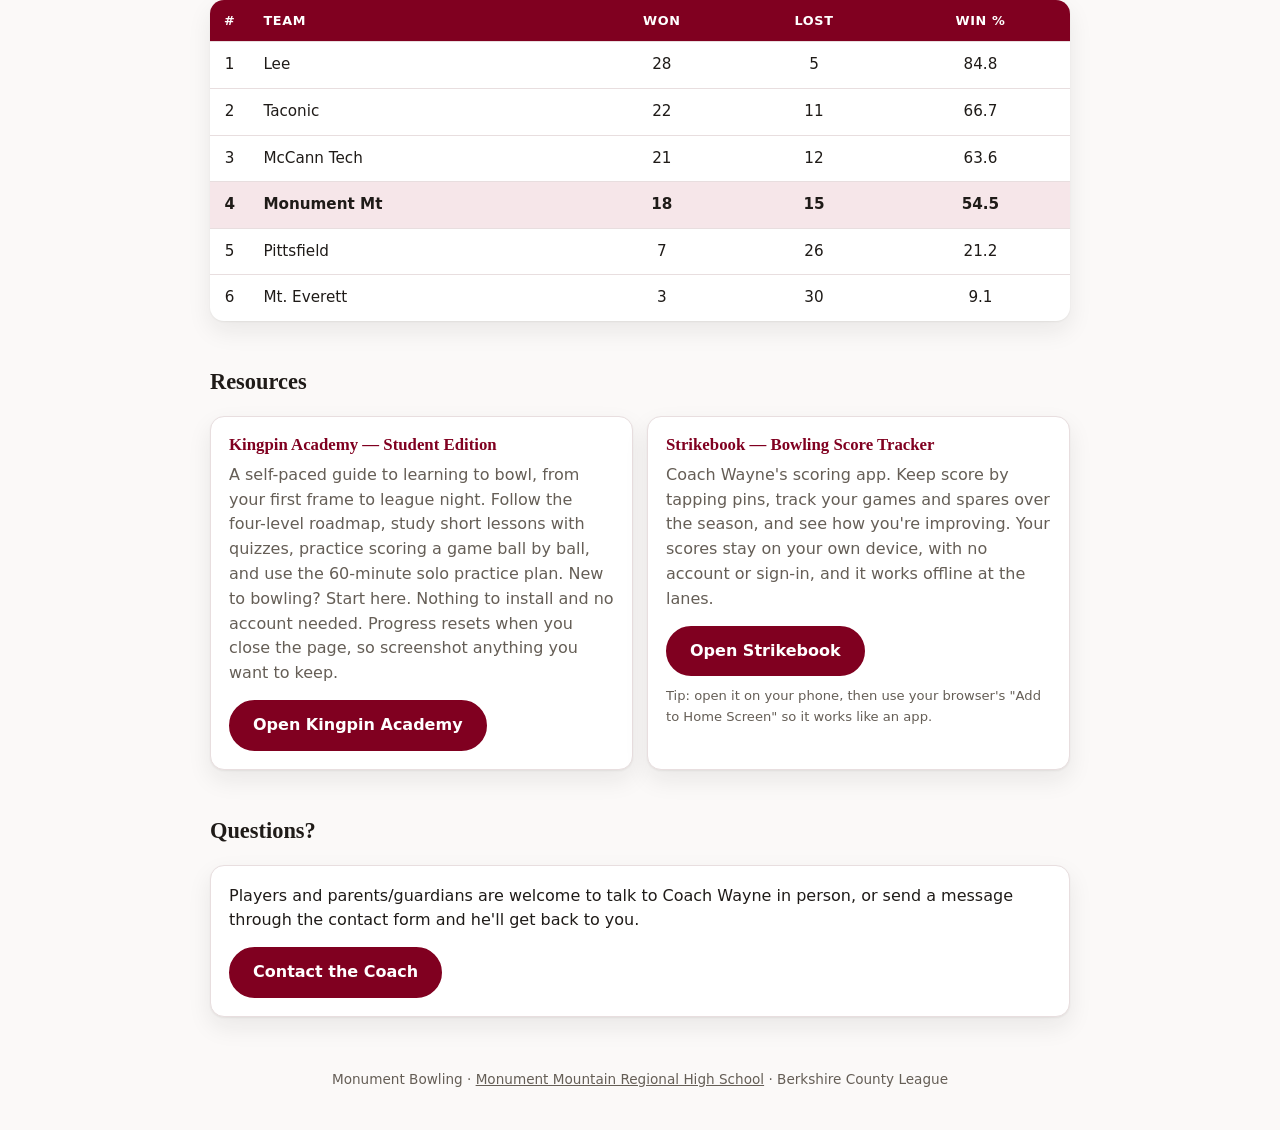
==== commit 1eaf7dce: "Replace home hero with wide banner image Co-Authored-By: Claude Sonnet 5.5 <noreply@anthropic.com> C" ====
--- a/index.html
+++ b/index.html
@@ -5,7 +5,7 @@
 <meta name="viewport" content="width=device-width, initial-scale=1">
 <title>Monument Bowling — Monument Mountain Regional High School</title>
 <meta name="description" content="Monument Mountain Regional High School bowling team: season info, schedule, costs, and roster sign-up.">
-<link rel="stylesheet" href="assets/style.css?v=10">
+<link rel="stylesheet" href="assets/style.css?v=11">
 <link rel="manifest" href="manifest.webmanifest">
 <link rel="icon" href="assets/icons/favicon-32.png" sizes="32x32">
 <link rel="apple-touch-icon" href="assets/icons/apple-touch-icon.png">
@@ -30,11 +30,13 @@
   </div>
 </header>
 
-<section class="hero wrap">
-  <img class="crest" src="assets/icons/icon-512.png" alt="Monument Bowling logo">
-  <div class="tagline"><a href="https://mmrhs.bhrsd.org/" target="_blank" rel="noopener" style="color:inherit;">Monument Mountain Regional High School</a> · Berkshire County League</div>
-  <h1>Welcome to Monument Bowling!</h1>
-  <p class="lead">An 11-week season of Wednesday practices and Friday matches, with a shot at the Berkshire County championship and the state high school championship.</p>
+<section class="hero-banner">
+  <img src="assets/banner-1800.jpg" srcset="assets/banner-900.jpg 900w, assets/banner-1800.jpg 1800w" sizes="100vw" width="1800" height="360" fetchpriority="high"
+       alt="Welcome to Monument Bowling. Team info, lessons, schedule, and standings, all in one place.">
+</section>
+
+<section class="wrap hero-cta">
+  <h1 class="sr-only">Welcome to Monument Bowling</h1>
   <div class="cta-row">
     <a class="btn primary" href="join.html">Join the Roster</a>
     <a class="btn ghost" href="schedule.html">View Schedule</a>
--- a/assets/style.css
+++ b/assets/style.css
@@ -164,3 +164,9 @@
   .res-W { background: #1F3223; color: #8FD3A0; }
   .res-T { background: #34302A; color: #CFC3A0; }
 }
+
+/* Home page banner */
+.hero-banner { background: #4A0516; }
+.hero-banner img { display: block; width: 100%; height: auto; }
+.hero-cta { text-align: center; padding-block: 24px 4px; }
+.sr-only { position: absolute; width: 1px; height: 1px; padding: 0; margin: -1px; overflow: hidden; clip: rect(0,0,0,0); white-space: nowrap; border: 0; }
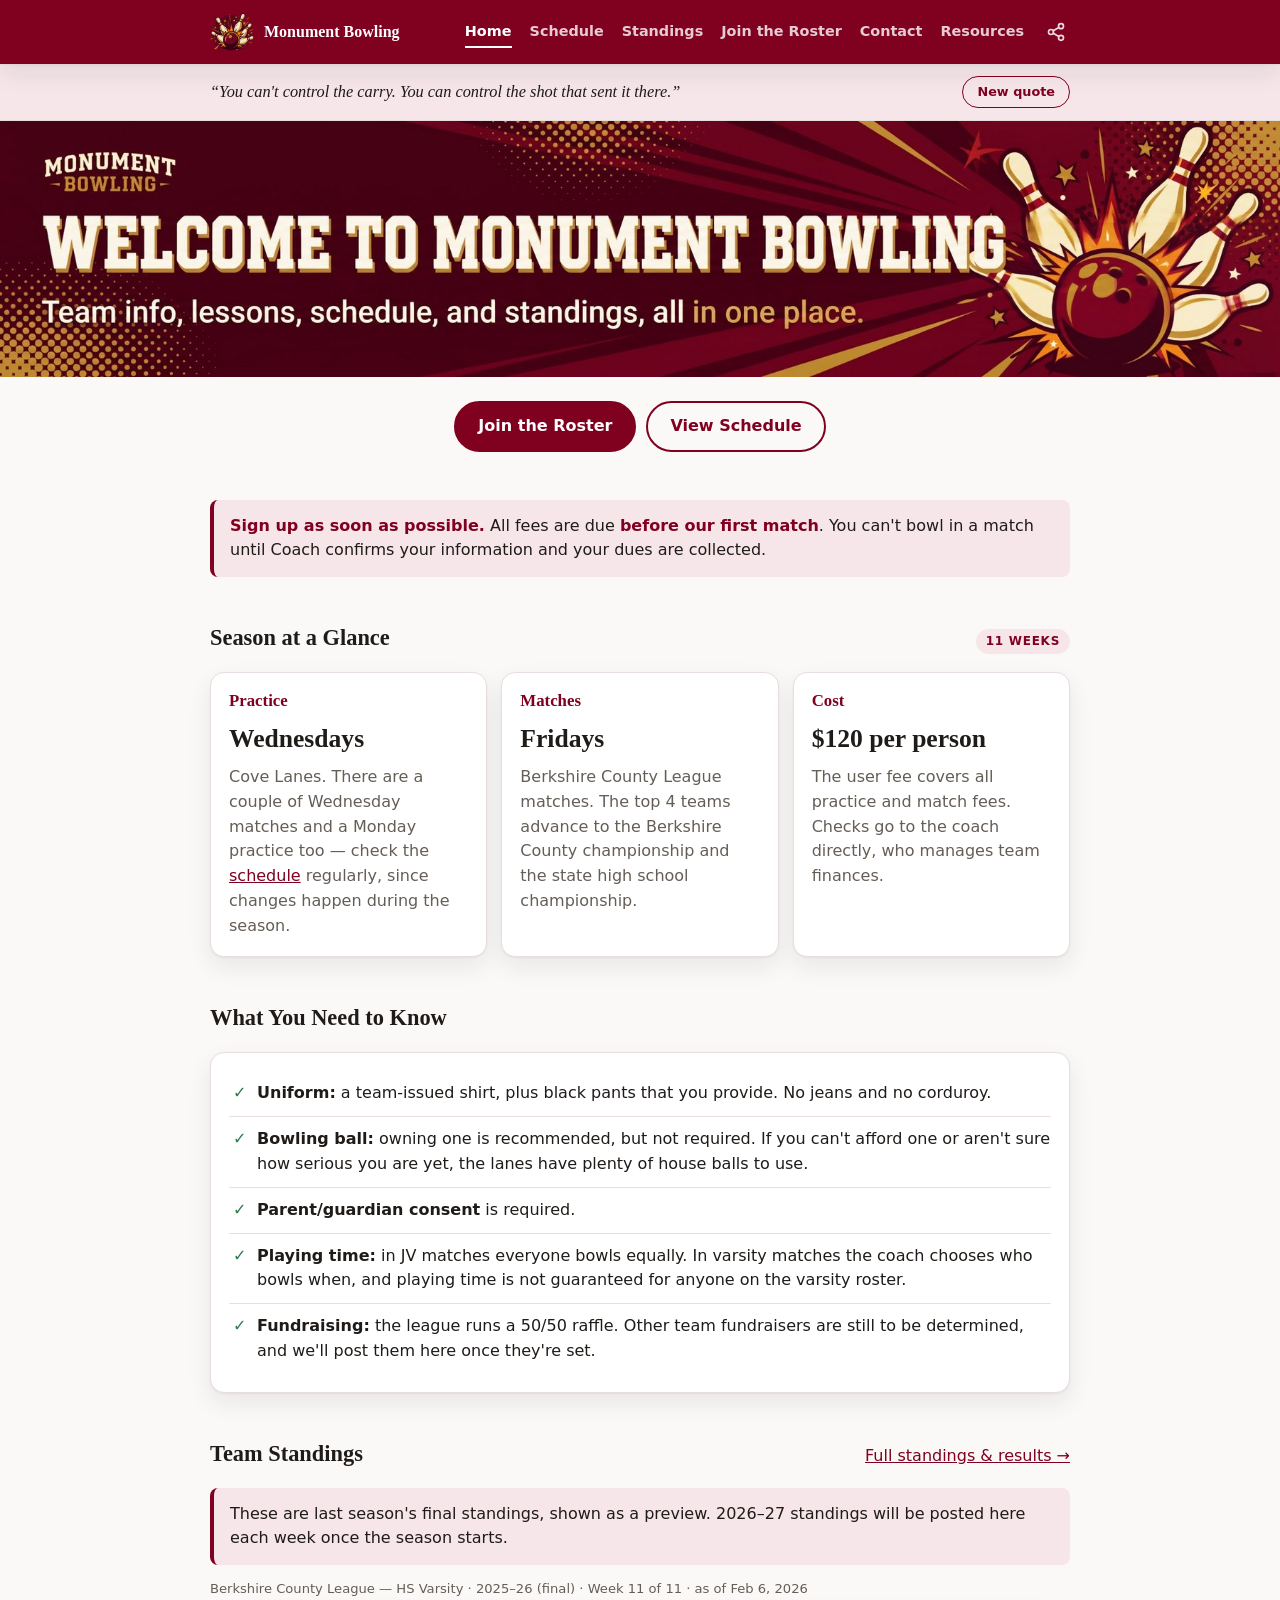
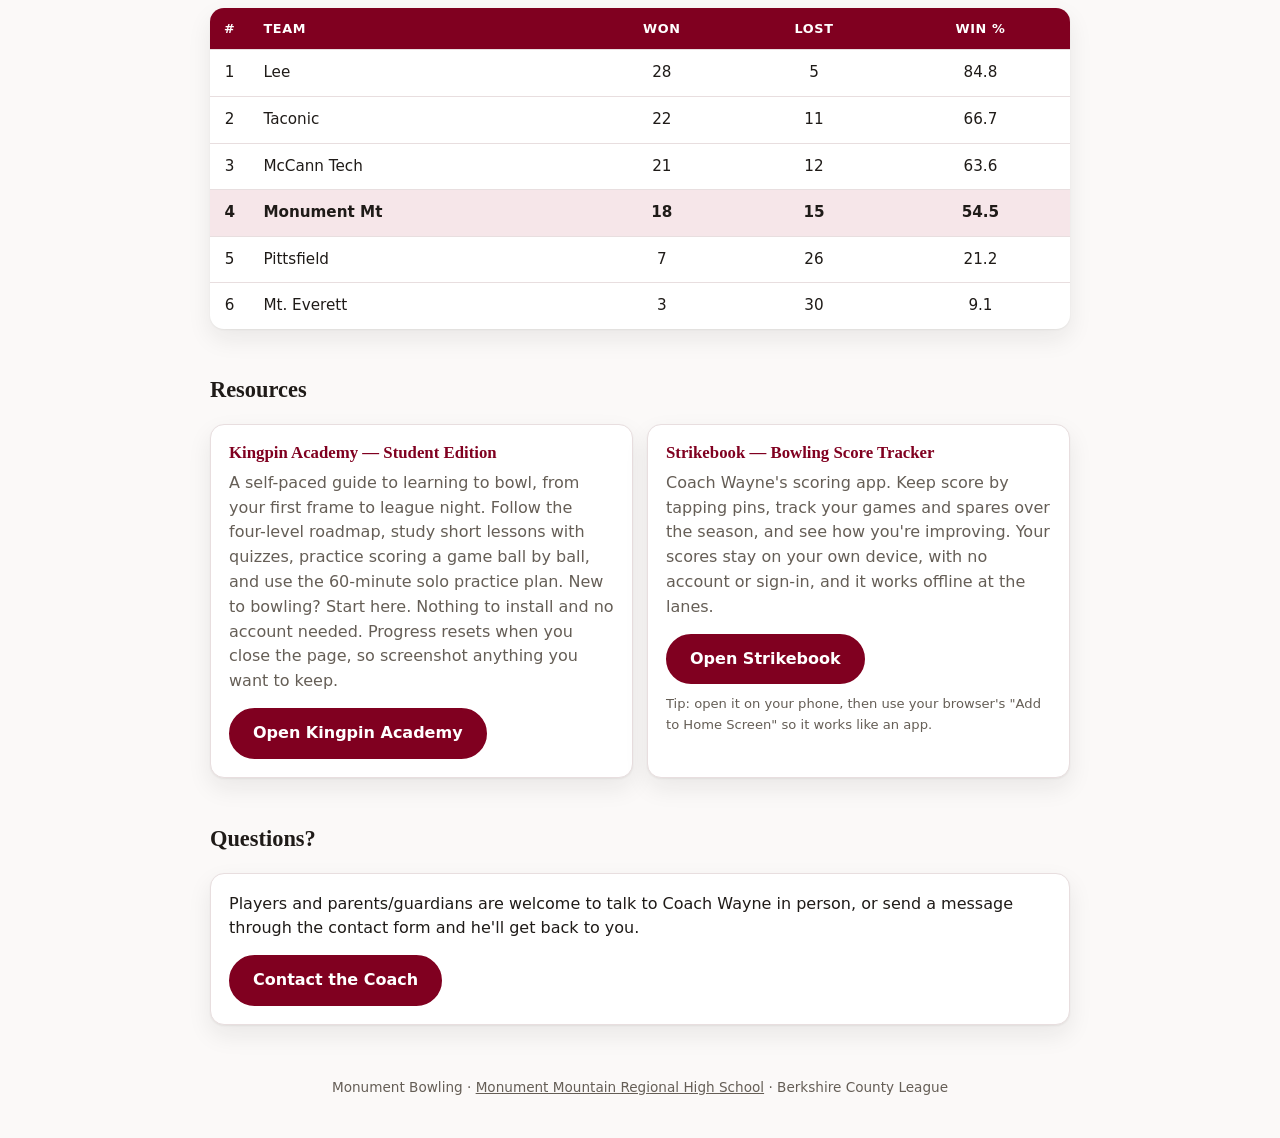
==== commit 27c18685: "Replace header icon with new bowling logo (transparent) Co-Authored-By: Claude Sonnet 5.5 <noreply@a" ====
--- a/index.html
+++ b/index.html
@@ -5,7 +5,7 @@
 <meta name="viewport" content="width=device-width, initial-scale=1">
 <title>Monument Bowling — Monument Mountain Regional High School</title>
 <meta name="description" content="Monument Mountain Regional High School bowling team: season info, schedule, costs, and roster sign-up.">
-<link rel="stylesheet" href="assets/style.css?v=11">
+<link rel="stylesheet" href="assets/style.css?v=12">
 <link rel="manifest" href="manifest.webmanifest">
 <link rel="icon" href="assets/icons/favicon-32.png" sizes="32x32">
 <link rel="apple-touch-icon" href="assets/icons/apple-touch-icon.png">
@@ -17,7 +17,7 @@
 
 <header class="site-nav">
   <div class="wrap">
-    <a class="brand" href="index.html"><img src="assets/icons/icon-192.png" alt=""><span>Monument Bowling</span></a>
+    <a class="brand" href="index.html"><img src="assets/logo.png" alt=""><span>Monument Bowling</span></a>
     <nav class="links">
       <a href="index.html" class="active">Home</a>
       <a href="schedule.html">Schedule</a>
--- a/assets/style.css
+++ b/assets/style.css
@@ -52,7 +52,7 @@
 header.site-nav { background: var(--nav); color: #fff; position: sticky; top: 0; z-index: 10; box-shadow: var(--shadow); }
 header.site-nav .wrap { display: flex; align-items: center; justify-content: space-between; gap: 16px; padding-block: 10px; flex-wrap: wrap; }
 .brand { display: flex; align-items: center; gap: 10px; text-decoration: none; color: #fff; font-family: Georgia, serif; font-weight: 700; }
-.brand img { width: 36px; height: 36px; border-radius: 8px; }
+.brand img { width: 44px; height: 44px; border-radius: 0; }
 nav.links { display: flex; align-items: center; gap: 8px 18px; flex-wrap: wrap; }
 nav.links a { color: #fff; text-decoration: none; font-size: .9rem; font-weight: 600; opacity: .8; padding-block: 4px; border-bottom: 2px solid transparent; }
 nav.links a:hover, nav.links a.active { opacity: 1; border-bottom-color: #fff; }
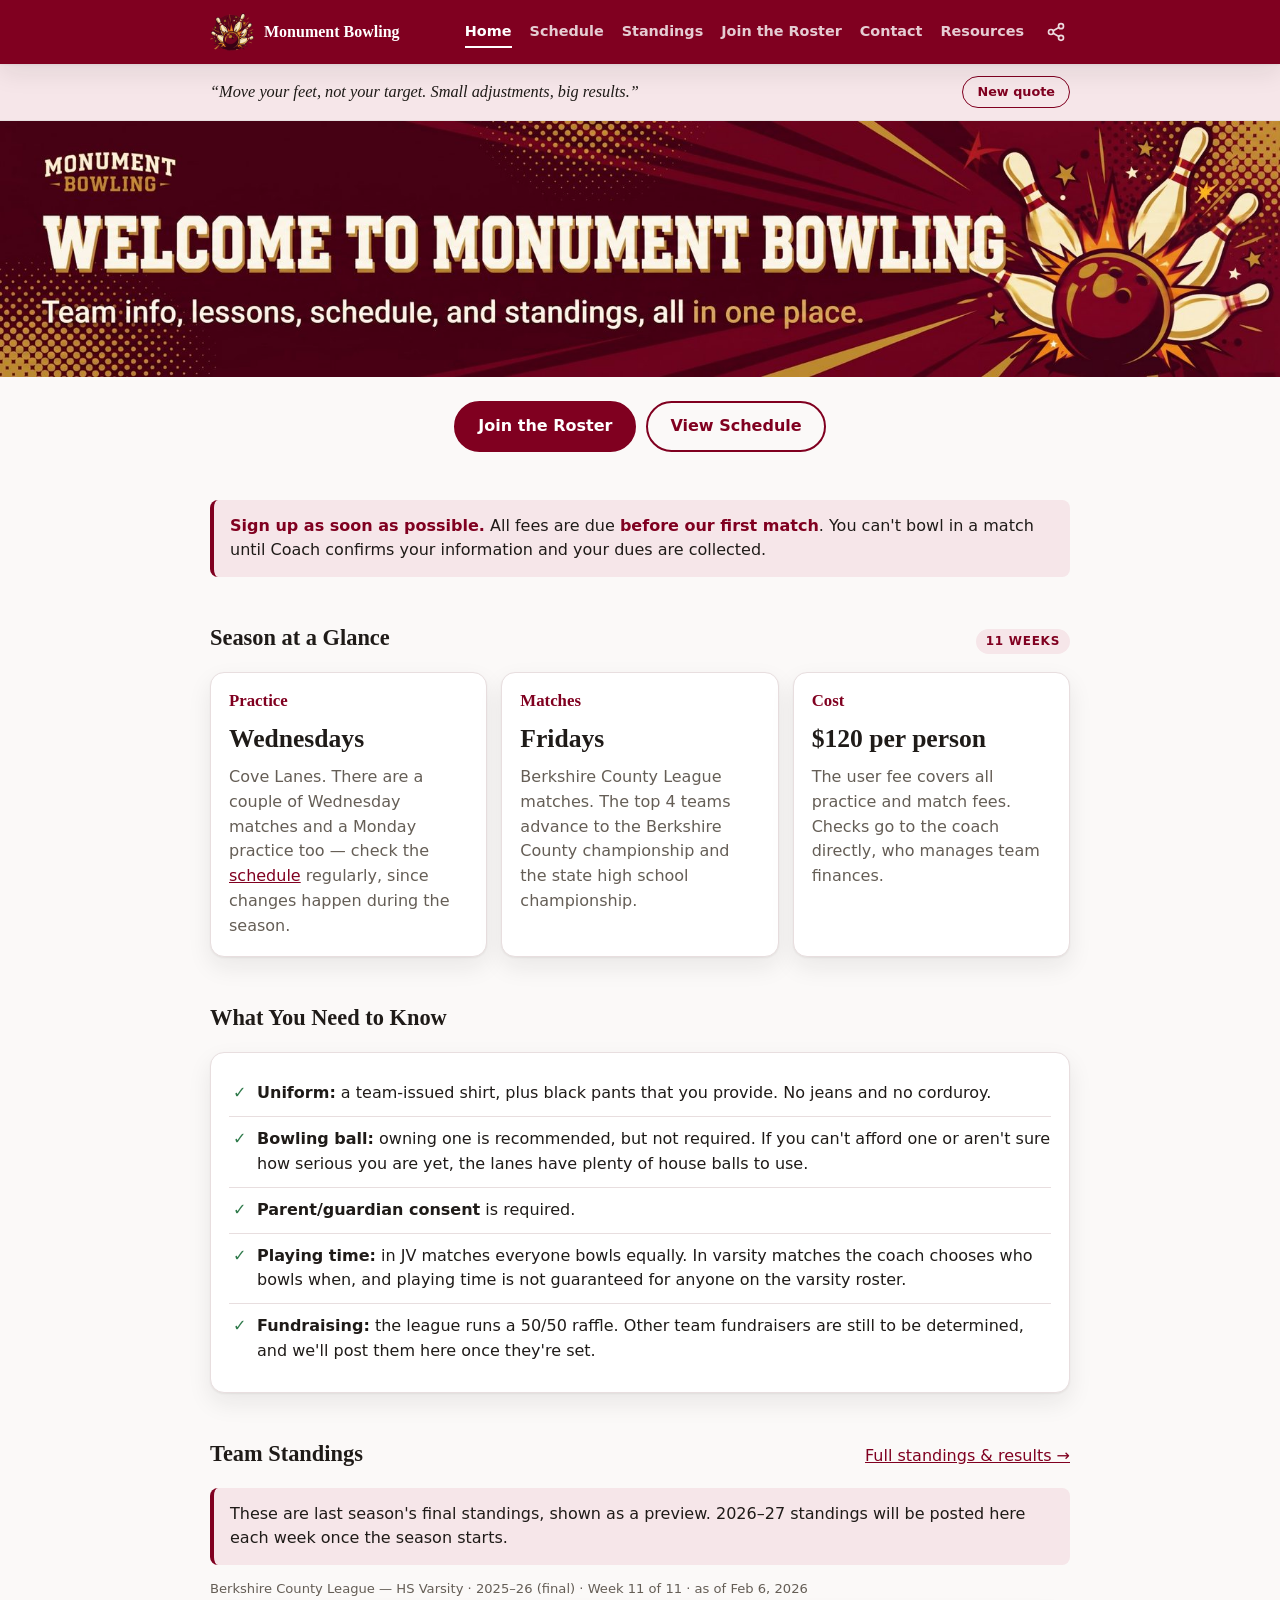
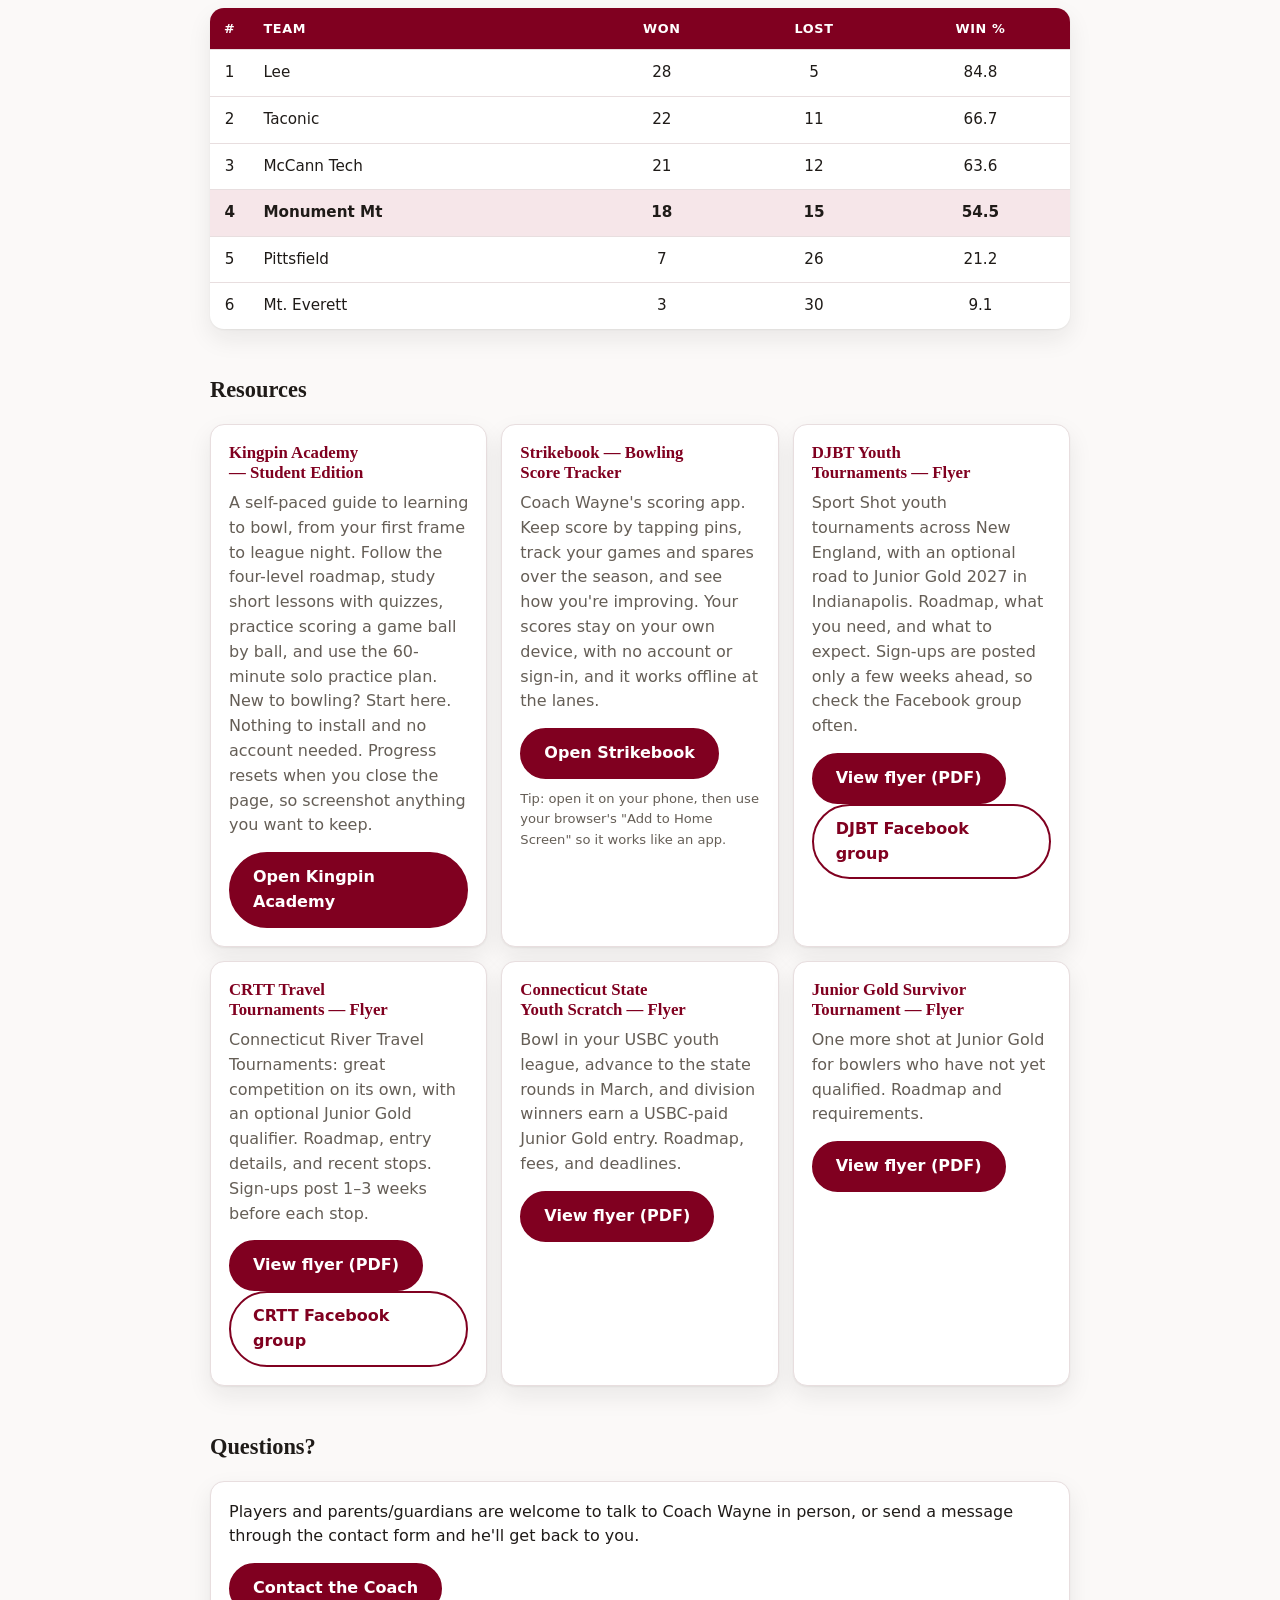
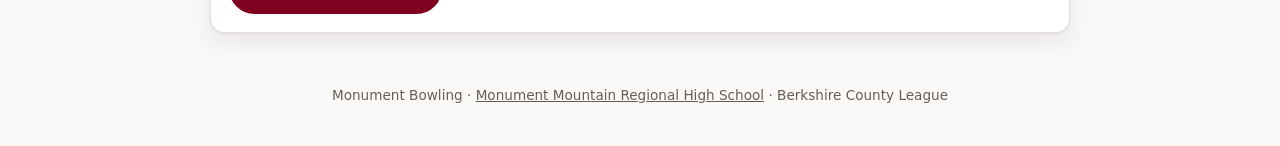
==== commit 93266155: "Add Junior Gold qualifier flyers to Resources Co-Authored-By: Claude Sonnet 5.5 <noreply@anthropic.c" ====
--- a/index.html
+++ b/index.html
@@ -102,6 +102,26 @@
       <p style="margin-top:14px;"><a class="btn primary" href="https://cartoticus.github.io/strikebook/" target="_blank" rel="noopener">Open Strikebook</a></p>
       <p class="hint" style="margin-top:10px;">Tip: open it on your phone, then use your browser's "Add to Home Screen" so it works like an app.</p>
     </div>
+    <div class="card">
+      <h3>DJBT Youth Tournaments — Flyer</h3>
+      <p>Sport Shot youth tournaments across New England, with an optional road to Junior Gold 2027 in Indianapolis. Roadmap, what you need, and what to expect. Sign-ups are posted only a few weeks ahead, so check the Facebook group often.</p>
+      <p style="margin-top:14px;"><a class="btn primary" href="assets/flyers/DJBT-Tournament-Flyer.pdf" target="_blank" rel="noopener">View flyer (PDF)</a> <a class="btn" href="https://www.facebook.com/share/g/1CExoyfqXx/" target="_blank" rel="noopener">DJBT Facebook group</a></p>
+    </div>
+    <div class="card">
+      <h3>CRTT Travel Tournaments — Flyer</h3>
+      <p>Connecticut River Travel Tournaments: great competition on its own, with an optional Junior Gold qualifier. Roadmap, entry details, and recent stops. Sign-ups post 1–3 weeks before each stop.</p>
+      <p style="margin-top:14px;"><a class="btn primary" href="assets/flyers/CRTT-Tournament-Flyer.pdf" target="_blank" rel="noopener">View flyer (PDF)</a> <a class="btn" href="https://www.facebook.com/share/g/1FH4tdsg1z/" target="_blank" rel="noopener">CRTT Facebook group</a></p>
+    </div>
+    <div class="card">
+      <h3>Connecticut State Youth Scratch — Flyer</h3>
+      <p>Bowl in your USBC youth league, advance to the state rounds in March, and division winners earn a USBC-paid Junior Gold entry. Roadmap, fees, and deadlines.</p>
+      <p style="margin-top:14px;"><a class="btn primary" href="assets/flyers/CT-State-Youth-Scratch-Flyer.pdf" target="_blank" rel="noopener">View flyer (PDF)</a></p>
+    </div>
+    <div class="card">
+      <h3>Junior Gold Survivor Tournament — Flyer</h3>
+      <p>One more shot at Junior Gold for bowlers who have not yet qualified. Roadmap and requirements.</p>
+      <p style="margin-top:14px;"><a class="btn primary" href="assets/flyers/Survivor-Tournament-Flyer.pdf" target="_blank" rel="noopener">View flyer (PDF)</a></p>
+    </div>
   </div>
 </section>
 
